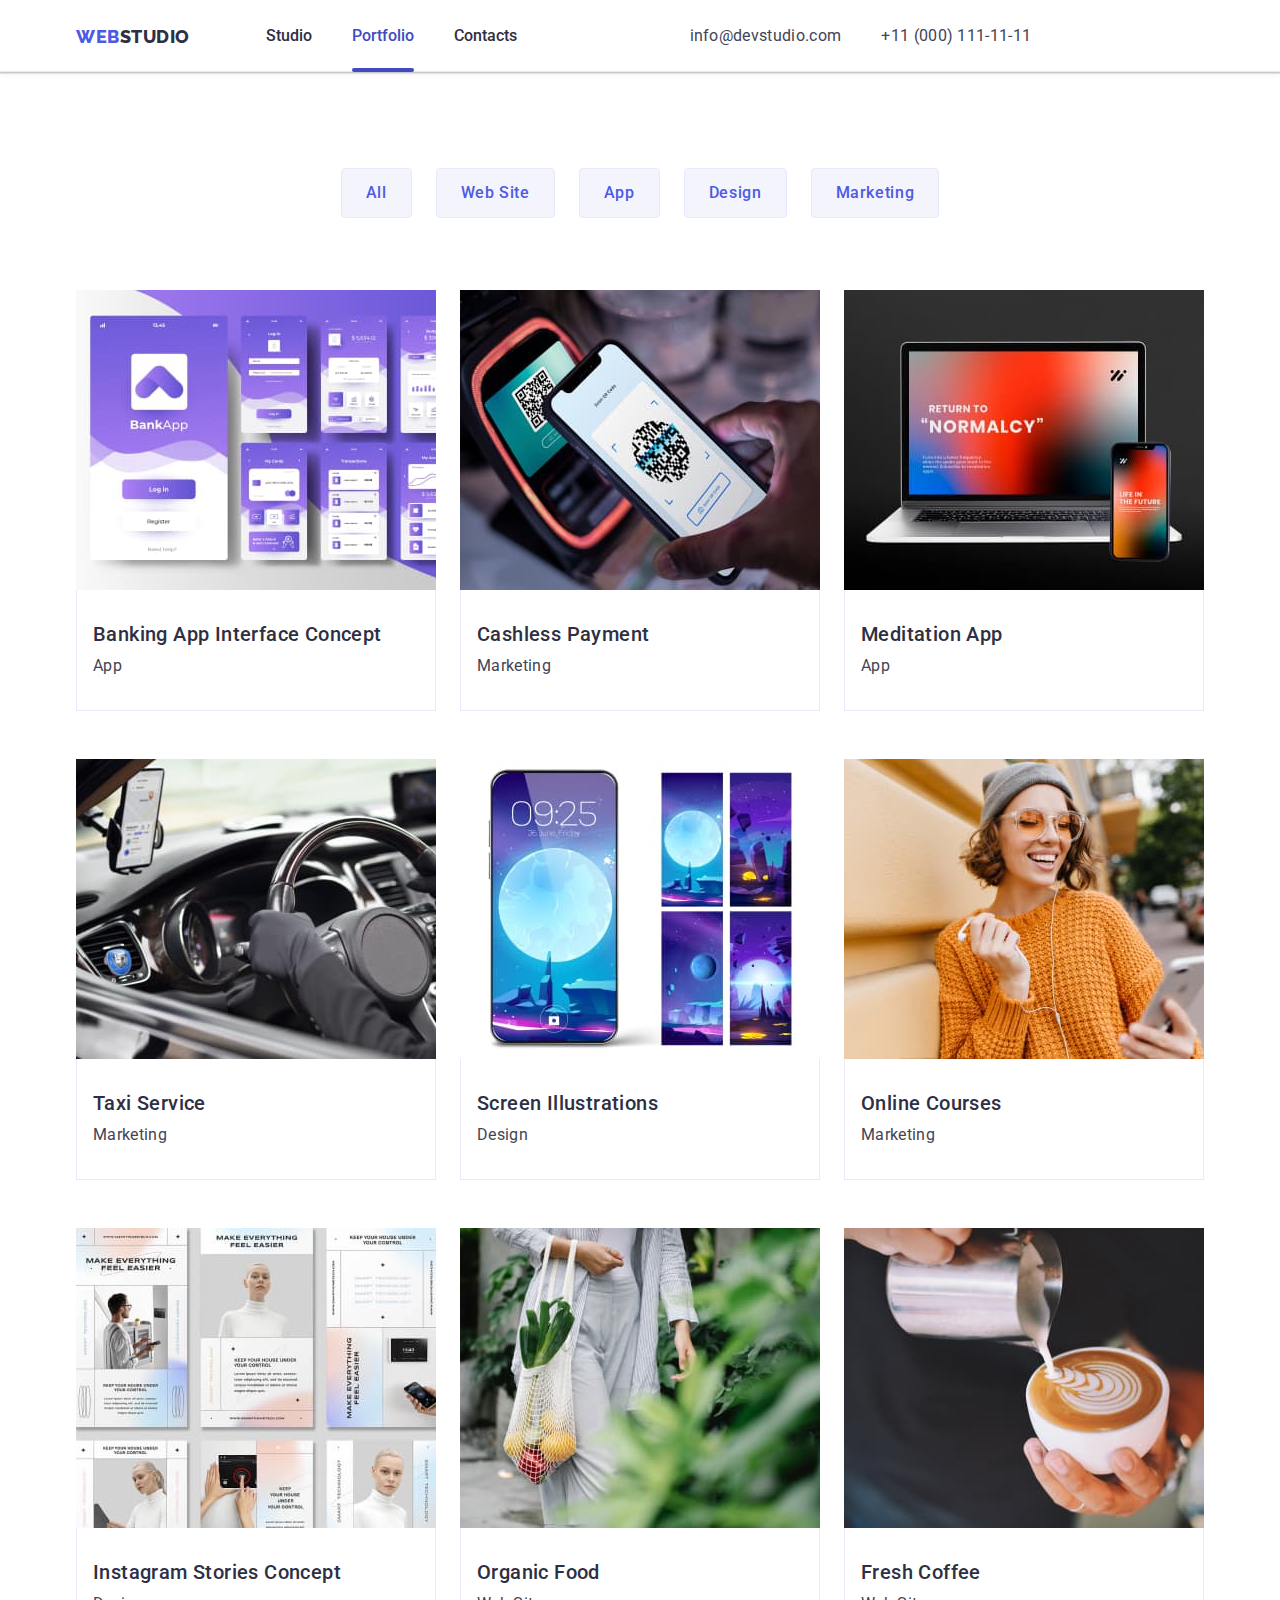
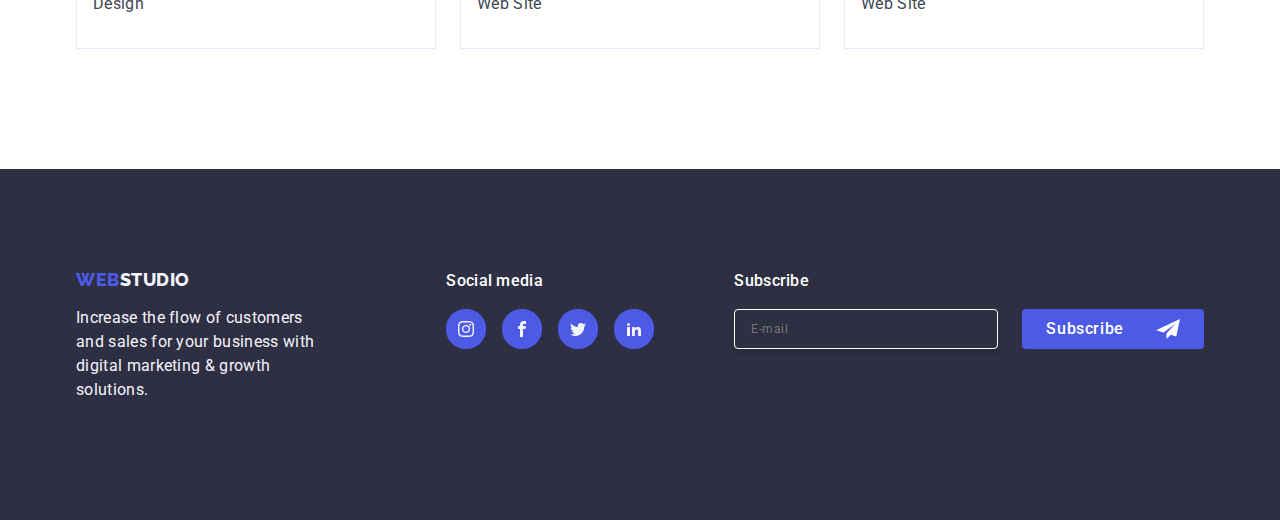
==== portfolio.html @ e543787b "Initial commit" ====
<!DOCTYPE html>
<html lang="en">
<head>
    <meta charset="UTF-8">
    <meta name="viewport" content="width=device-width, initial-scale=1.0">
    <title>Portfolio</title>
    <link rel="stylesheet" href="https://cdn.jsdelivr.net/npm/modern-normalize@2.0.0/modern-normalize.min.css">
    <link href="./css/styles.css" rel="stylesheet" />
    <link rel="preconnect" href="https://fonts.googleapis.com">
    <link rel="preconnect" href="https://fonts.gstatic.com" crossorigin>
    <link href="https://fonts.googleapis.com/css2?family=Raleway:wght@800&family=Roboto:wght@400;500;700;900&display=swap"
        rel="stylesheet">
</head>
<body>
    <header class="top-line">
        <div class="top-line-container container">
        <nav class="navigation">
            
            <a href="./index.html" class="logo link">Web<span class="studio">Studio</span></a>

            <ul class="list list-navigation">
                <li>
                    <a href="./index.html" class="link-dark">Studio</a>
                </li>

                <li>
                    <a href="./portfolio.html" class="list-portfolio link">Portfolio</a>
                </li>

                <li>
                    <a href="" class="link-dark">Contacts</a>
                </li>
            </ul>
        </nav>
        <address class="address">
            <ul class="list address-list">
                <li>
                    <a href="mailto:info@devstudio.com" class="contacts link-dark">info@devstudio.com</a>
                </li>

                <li>
                    <a href="tel:+110001111111" class="contacts link-dark">+11 (000) 111-11-11</a>
                </li>
            </ul>
        </address>
        </div>
    </header>












    <main>
        <section class="portfolio-section">
            <div class="container">
            <h1 class="visually-hidden">Portfolio</h1>
            <ul class="portfolio-menu list">
                <li><button type="button" class="portfolio-buttons">All</button></li>
                <li><button type="button" class="portfolio-buttons">Web Site</button></li>
                <li><button type="button" class="portfolio-buttons">App</button></li>
                <li><button type="button" class="portfolio-buttons">Design</button></li>
                <li><button type="button" class="portfolio-buttons">Marketing</button></li>
            </ul>
                











            <ul class="portfolio-list list">
                <li class="list-of-links">
                    <a href="" class="portfolio-project link">
                        <div class="portfolio-image">
                            <img src="./images/zdjecie1.jpg" alt="aplikacja bankowa o fioletowym designie" width="360" height="300">
                            <p class="image-paragraph">14 Stylish and User-Friendly App Design Concepts · Task Manager App · Calorie Tracker App · Exotic Fruit Ecommerce App · Cloud Storage App</p>
                        </div>
                        <div class="portfolio-links">
                            <h2 class="portfolio-headings">Banking App Interface Concept</h2>
                                <p class="portfolio-paragraphs">App</p>
                        </div>
                        
                    </a>
                </li>
                <li class="list-of-links"> 
                    <a href="" class="portfolio-project link">
                        <div class="portfolio-image">
                            <img src="./images/zdjecie2.jpg" alt="telefon z aplikacją płatniczą przyłożony do terminala" width="360" height="300">
                            <p class="image-paragraph">14 Stylish and User-Friendly App Design Concepts · Task Manager App · Calorie Tracker App · Exotic Fruit Ecommerce App · Cloud Storage App</p>
                        </div>
                        <div class="portfolio-links">
                            <h2 class="portfolio-headings">Cashless Payment</h2>
                                <p class="portfolio-paragraphs">Marketing</p>
                            
                        </div>
                        
                    </a>
                </li>
                <li class="list-of-links">
                    <a href="" class="portfolio-project link">
                        <div class="portfolio-image">
                            <img src="./images/zdjecie3.jpg" alt="macbook i iphone z otwartą aplikcją do medytacji" width="360" height="300">
                            <p class="image-paragraph">14 Stylish and User-Friendly App Design Concepts · Task Manager App · Calorie Tracker App · Exotic Fruit Ecommerce App · Cloud Storage App</p>
                        </div>
                        <div class="portfolio-links">
                            <h2 class="portfolio-headings">Meditation App</h2>
                                <p class="portfolio-paragraphs">App</p>
                        </div>
                        
                    </a>
                </li>
                <li class="list-of-links">
                    <a href="" class="portfolio-project link">
                        <div class="portfolio-image">
                            <img src="./images/zdjecie4.jpg" alt="taksówkarz używający aplikacji" width="360" height="300">
                            <p class="image-paragraph">14 Stylish and User-Friendly App Design Concepts · Task Manager App · Calorie Tracker App · Exotic Fruit Ecommerce App · Cloud Storage App</p>
                        </div>
                        <div class="portfolio-links">
                            <h2 class="portfolio-headings">Taxi Service</h2>
                                <p class="portfolio-paragraphs">Marketing</p>
                        </div>

                    </a>
                </li>
                <li class="list-of-links">
                    <a href="" class="portfolio-project link">
                        <div class="portfolio-image">
                            <img src="./images/zdjecie5.jpg" alt="telefon z tapetami" width="360" height="300">
                            <p class="image-paragraph">14 Stylish and User-Friendly App Design Concepts · Task Manager App · Calorie Tracker App · Exotic Fruit Ecommerce App · Cloud Storage App</p>
                        </div>
                        <div class="portfolio-links">
                            <h2 class="portfolio-headings">Screen Illustrations</h2>
                                <p class="portfolio-paragraphs">Design</p>
                        </div>
                        
                    </a>
                </li>
                <li class="list-of-links">
                    <a href="" class="portfolio-project link">
                        <div class="portfolio-image">
                            <img src="./images/zdjecie6.jpg" alt="uśmiechnięta kobieta ze słuchawkami" width="360" height="300">
                            <p class="image-paragraph">14 Stylish and User-Friendly App Design Concepts · Task Manager App · Calorie Tracker App · Exotic Fruit Ecommerce App · Cloud Storage App</p>
                        </div>
                        <div class="portfolio-links">
                            <h2 class="portfolio-headings">Online Courses</h2>
                                <p class="portfolio-paragraphs">Marketing</p>
                        </div>

                    </a>
                </li>
                <li class="list-of-links">
                    <a href="" class="portfolio-project link">
                        <div class="portfolio-image">
                            <img src="./images/zdjecie7.jpg" alt="zbiór instagramowych stories" width="360" height="300">
                            <p class="image-paragraph">14 Stylish and User-Friendly App Design Concepts · Task Manager App · Calorie Tracker App · Exotic Fruit Ecommerce App · Cloud Storage App</p>
                        </div>
                        <div class="portfolio-links">
                            <h2 class="portfolio-headings">Instagram Stories Concept</h2>
                                <p class="portfolio-paragraphs">Design</p>
                        </div>

                    </a>
                </li>
                <li class="list-of-links">
                    <a href="" class="portfolio-project link">
                        <div class="portfolio-image">
                            <img src="./images/zdjecie8.jpg" alt="kobieta z siatką warzyw i owoców" width="360" height="300">
                            <p class="image-paragraph">14 Stylish and User-Friendly App Design Concepts · Task Manager App · Calorie Tracker App · Exotic Fruit Ecommerce App · Cloud Storage App</p>
                        </div>
                        <div class="portfolio-links">
                            <h2 class="portfolio-headings">Organic Food</h2>
                                <p class="portfolio-paragraphs">Web Site</p>
                        </div>

                    </a>
                </li>
                <li class="list-of-links">
                    <a href="" class="portfolio-project link">
                        <div class="portfolio-image">
                            <img src="./images/zdjecie9.jpg" alt="barista przygotowujący kawę" width="360" height="300">
                            <p class="image-paragraph">14 Stylish and User-Friendly App Design Concepts · Task Manager App · Calorie Tracker App · Exotic Fruit Ecommerce App · Cloud Storage App</p>
                        </div>
                        <div class="portfolio-links">
                            <h2 class="portfolio-headings">Fresh Coffee</h2>
                                <p class="portfolio-paragraphs">Web Site</p>
                        </div>

                    </a>
                </li>
            </ul>

            </div>
        </section>
    </main>





    <footer class="footer">
        <div class="footer-container container">
            
            <div class="first-part-footer">
                <a href="./index.html" class="footer-logo logo link">Web<span class="studio">Studio</span></a>
                <p class="first-part-footer-paragraph">Increase the flow of customers and sales for your business with digital marketing & growth solutions.</p> <br/>
            </div>

            <div class="second-part-footer">
                <p class="second-part-footer-paragraph">Social media</p>
                <ul class="list footer-social-media-list">
                    <li class="footer-social-media-list-item">
                        <a class="footer-social-media" href="">
                            <svg class="social-media-icon" width="24" height="24">
                                <use href="./images/icons.svg#icon-instagram"></use>
                            </svg>
                        </a>
                    </li>
                    <li class="footer-social-media-list-item">
                        <a class="footer-social-media" href="">
                            <svg class="social-media-icon" width="24" height="24">
                                <use href="./images/icons.svg#icon-facebook"></use>
                            </svg>
                        </a>
                    </li>
                    <li class="footer-social-media-list-item">
                        <a class="footer-social-media" href="">
                            <svg class="social-media-icon" width="24" height="24">
                                <use href="./images/icons.svg#icon-twitter"></use>
                            </svg>
                        </a>
                    </li>
                    <li class="footer-social-media-list-item">
                        <a class="footer-social-media" href="">
                            <svg class="social-media-icon" width="24" height="24">
                                <use href="./images/icons.svg#icon-linkedin2"></use>
                            </svg>
                        </a>
                    </li>
                </ul>
            </div>



            <div class="form-container">
                <p class="subscribe-paragraph">Subscribe</p>
                <form class="newsletter-form">
                    <label for="newsletter" class="newsletter-label">
                        <input type="email" name="newsletter" placeholder="E-mail" id="newsletter" class="newsletter-input">
                    </label>
                    <button type="submit" class="newsletter-button">
                        Subscribe
                        <svg class="newsletter-svg" width="24" height="24">
                            <use href="./images/icons.svg#icon-fly">
                            </use>
                        </svg>
                    </button>
                </form>
            </div>
        </div>
    </footer>
</body>
</html>
---- css/styles.css ----
* {
    box-sizing: border-box;
    margin: 0;
    padding: 0;
}
:root {
    --IRIS: #4D5AE5;
    --OCEAN: #404BBF;
    --NAVY-BLUE: #2E2F42;
    --GREEN: #31D0AA;
    --SLATE: #434455;
    --LIGHT-SLATE: #8E8F99;
    --CORNFLOWER: #E7E9FC;
    --CLOUD: #F4F4FD;
    --NAVY-BLUE-MODAL: #2E2F4266;
    --GREY: #2E2F42;
    --WHITE: #FFFFFF;
    --DAIRY: #FCFCFC;
}
body {
    font-family: "Roboto", sans-serif;
    font-weight: 500;
    background-color: var(--WHITE);
    color: var(--SLATE);
}
img {
    display: block;
}
.list {
    list-style: none;
}










.top-line {
    border-bottom: 1px solid var(--CORNFLOWER);
    height: 72px;
    box-shadow: 0px 1px 6px 0px rgba(46, 47, 66, 0.08), 0px 1px 1px 0px rgba(46, 47, 66, 0.16), 0px 2px 1px 0px rgba(46, 47, 66, 0.08);
}
.top-line-container {
    display: flex;
}
.container {
    width: 1158px;
    margin: 0 auto;
    padding: 0 15px;
}
.navigation {
    display: inline-flex;
    align-items: center;
}

.list-navigation {
    display: flex;
    gap: 40px;
    margin-top: 24px;

}
.logo {
    font-family: "Raleway", sans-serif;
    font-size: 18px;
    font-weight: 800;
    line-height: 1.17;
    letter-spacing: 0.54px;
    text-decoration: none;
    color: var(--IRIS);
    text-transform: uppercase;
    margin-right: 76px;
    margin-top: 25.5px;
}
.address {
    display: flex;
    margin: 0 auto;

}
.link {
    text-decoration: none;
}
.link-dark {
    text-decoration: none;
    color: var(--NAVY-BLUE);
}
.studio {
    color: var(--NAVY-BLUE)
}






.list-navigation a {
    padding: 26px 0;
}
.list-studio {
    position: relative;
    color: var(--OCEAN);  
    transition: color 250ms cubic-bezier(0.4, 0, 0.2, 1);
} 

.list-studio::after {
    position: absolute; 
    content: '';     
    width: 100%;     
    border-radius: 2px;     
    height: 4px;     
    bottom: -1px;     
    left: 0;     
    background-color: var(--OCEAN);
}
.list .link:hover {
    color: var(--OCEAN);
}
.list .link:focus {
    color: var(--OCEAN);
}








.address-list {
    display: flex;
    gap: 40px; 
}
.contacts {
    color: var(--SLATE);
    transition: color 250ms cubic-bezier(0.4, 0, 0.2, 1);
}

.list {
    font-style: normal;
    color: var(--SLATE);
    list-style: none;
}
.address {
    font-style: normal;
    font-weight: 400;
    line-height: 1.5;
    letter-spacing: 0.32px;
    list-style: none;
    margin-top: 24px;
}










.first-section {
    max-width: 1440px;
    margin: 0 auto;
    padding-top: 188px;
    padding-bottom: 188px;
    background-image: linear-gradient( rgba(46, 47, 66, 0.70), rgba(46, 47, 66, 0.70)),  url('../images/hero-image.jpg');
    background-repeat: no-repeat;
    background-size: cover;
    background-position: center;
    align-items: center;
    justify-content: center;
    margin-bottom: 120px;
}
.first-section h1 {
    text-align: center;
    font-family: Roboto;
    font-size: 56px;
    font-style: normal;
    font-weight: 700;
    line-height: 1.07;
    letter-spacing: 1.12px;
    color: var(--WHITE);
    max-width: 496px;
    margin-left: 316px;
}


























.order-service {
    display: block;
    line-height: 1.5;
    letter-spacing: 0.04em;
    background-color: var(--IRIS);
    color: var(--WHITE);
    cursor: pointer;
    font-family: "Roboto", sans-serif;
    font-weight: 500;
    font-size: 16px;
    min-width: 169px;
    height: 56px;
    border: none;
    border-radius: 4px;
    margin-left: 480px;
    margin-top: 48px;
    transition: background-color 250ms cubic-bezier(0.4, 0, 0.2, 1);
}
.order-service:hover {
    background-color: var(--OCEAN);
}
.order-service:focus {
    background-color: var(--OCEAN);
}
.backdrop {
    position: fixed;
    left: 0;
    top: 0;
    width: 100%;
    height: 100%;
    background-color: var(--NAVY-BLUE-MODAL);
    transition: opacity 250ms cubic-bezier(0.4, 0, 0.2, 1), visibility 250ms cubic-bezier(0.4, 0, 0.2, 1);
}
.modal {
    position: absolute;
    top: 50%;
    left: 50%;
    transform: translate(-50%, -50%) scale(1);
    width: 408px;
    min-height: 584px;
    background-color: var(--DAIRY);
    box-shadow: 0px 2px 1px 0px rgba(0, 0, 0, 0.20), 0px 1px 3px 0px rgba(0, 0, 0, 0.12), 0px 1px 1px 0px rgba(0, 0, 0, 0.14);
    border-radius: 4px;
    transition: transform 250ms cubic-bezier(0.4, 0, 0.2, 1);
    padding: 72px 24px 24px 24px;
    
}
.close-btn {
    position: absolute;
    top: 8px;
    right: 8px;
    width: 30px;
    height: 30px;
    background-color: var(--CORNFLOWER);
    border: 1px solid rgba(0, 0, 0, 0.1);
    border-radius: 50%;
    cursor: pointer;
    top: 24px;
    right: 24px;
    width: 24px;
    height: 24px;
    display: flex;
    justify-content: center;
    align-items: center;
    transition: background-color 250ms cubic-bezier(0.4, 0, 0.2, 1), border 250ms cubic-bezier(0.4, 0, 0.2, 1); 
}
.close-svg {
    transition: fill 250ms cubic-bezier(0.4, 0, 0.2, 1);
}
.close-btn:hover {
    fill: var(--WHITE);
    background-color: var(--OCEAN);
    border: none;
}
.close-btn:focus {
    fill: var(--WHITE);
    background-color: var(--OCEAN);
    border: none;
}
.is-hidden {
    opacity: 0;
    visibility: hidden;
    pointer-events: none;
}
.form {
    display: block;
    margin-bottom: 8px;
    position: relative; 
}
.label {
    color: var(--LIGHT-SLATE);
    font-family: ("Roboto", sans-serif);
    font-size: 12px;
    font-style: normal;
    font-weight: 400;
    line-height: 1.17;
    letter-spacing: 0.48px;
    display: block;
    margin-bottom: 4px;
}
.modal-heading { 
    color: var(--NAVY-BLUE);
    text-align: center;
    font-family: ("Roboto", sans-serif);
    font-size: 16px;
    font-style: normal;
    font-weight: 500;
    line-height: 1.5;
    letter-spacing: 0.32px;
    margin-bottom: 16px;
}
.modal-input {
    border: none;
    background-color: transparent;
    width: 100%;
    height: 40px;
    border-radius: 4px;
    border: 1px solid var(--NAVY-BLUE-MODAL);
    padding-left: 38px;
    outline: transparent;
    transition: border-color 250ms cubic-bezier(0.4, 0, 0.2, 1); 
}
.modal-input:focus {
    border-color: var(--IRIS);
}
.modal-input:focus + .modal-svg {
    fill: var(--IRIS);
}
.input-container {
    position: relative;
}
.textarea {
    border-radius: 4px;
    border: 1px solid var(--NAVY-BLUE-modal, rgba(46, 47, 66, 0.40));
    width: 360px;
    height: 120px;
    resize: none;
    padding-left: 16px;
    padding-top: 8px;
    font-size: 12px;
    font-style: normal;
    font-weight: 400;
    line-height: 1.17;
    letter-spacing: 0.48px;
    color: var(--NAVY-BLUE-MODAL);
    background-color: transparent;
    padding: 8px 16px;
    transition: border-color 250ms cubic-bezier(0.4, 0, 0.2, 1);
    outline: transparent;
}
.textarea:focus {
    border-color: var(--IRIS);
}
.button-container {
    display: flex;
    justify-content: center;
    align-items: center;
}
.modal-button {
    border-radius: 4px;
    background: var(--IRIS);
    box-shadow: 0px 4px 4px 0px rgba(0, 0, 0, 0.15);
    color: var(--WHITE);
    text-align: center;
    font-family: ("Roboto", sans-serif);
    font-size: 16px;
    font-style: normal;
    font-weight: 500;
    line-height: 1.5;
    letter-spacing: 0.64px;
    width: 169px;
    height: 56px;
    border: none;
    margin: 24px;
}
.modal-svg {
    position: absolute;
    left: 16px;
    top: 50%;
    transform: translateY(-50%);
    transition: fill 250ms cubic-bezier(0.4, 0, 0.2, 1);
}
.privacy-policy {
    display: inline;
    font-family: ("Roboto", sans-serif);
    margin-bottom: 24px;
}
.form-text-area {
    margin-bottom: 16px;
}
.privacy-label {
    color: var(--LIGHT-SLATE);
    font-family: ("Roboto", sans-serif);
    font-size: 12px;
    font-style: normal;
    font-weight: 400;
    line-height: 1.17;
    letter-spacing: 0.48px;
    display: block;
}
.privacy-link {
    color: var(--IRIS);
    font-family: ("Roboto", sans-serif);
    font-size: 12px;
    font-style: normal;
    font-weight: 400;
    line-height: 1.16;
    letter-spacing: 0.48px;
    text-decoration: underline;
}
.box-svg {
    width: 16px;
    height: 16px;
    border: 1px solid rgba(46, 47, 66, 0.4);
    border-radius: 2px;
    transition: background-color 250ms cubic-bezier(0.4, 0, 0.2, 1), border 250ms cubic-bezier(0.4, 0, 0.2, 1), fill 250ms cubic-bezier(0.4, 0, 0.2, 1);
    display: inline-flex;
    align-items: center;
    justify-content: center;
    fill: transparent;
    margin-right: 8px;
    padding: 0;
}
.box-policy:checked + .privacy-label .box-svg {
    border: none;
    background-color: var(--OCEAN);
    fill: var(--CLOUD);
}
.box_svg {
    padding: 0;
    margin: 0;
}
.modal-button {
    display: block;
    min-width: 169px;
    height: 56px;
    font-family: "Roboto", sans-serif;
    font-size: 16px;
    font-weight: 500;
    line-height: 1.5;
    letter-spacing: 0.04em;
    color: var(--WHITE);
    cursor: pointer;
    background-color: var(--IRIS);
    border: none;
    border-radius: 4px;
    transition: background-color 250ms cubic-bezier(0.4, 0, 0.2, 1);
    margin: 24px 96px;
}

















.second-section {
    padding: 120px 0;
}
.about-us-list {
    display: flex;
    gap: 24px;
}
.about-us-list-item {
    display: flex;
    flex-wrap: wrap;
    flex-basis: calc((100% - 72px) / 4);
}
.about-us-div {
    background-color: var(--CLOUD);
    border-radius: 4px;
    width: 264px;
    height: 112px;
    display: flex;
    justify-content: center;
    align-items: center;
    margin-bottom: 8px;
}
.second-section .second-section-headings {
    font-size: 20px;
    line-height: 1.2;
    letter-spacing: 0.4px;
    font-weight: 500;
    color: var(--NAVY-BLUE);
    margin-bottom: 8px;
}
.about-us-list-item > .list-paragraph {
    color: var(--SLATE);
    font-weight: 400;
    line-height: 1.5;
    letter-spacing: 0.32px;
}
.visually-hidden {
    position: absolute;
    width: 1px;
    height: 1px;
    margin: -1px;
    border: 0;
    padding: 0;
    white-space: nowrap;
    clip-path: inset(100%);
    clip: rect(0 0 0 0);
    overflow: hidden;
}










.third-section-headings {
    font-weight: 500;
    font-size: 20px;
    line-height: 1.2;
    letter-spacing: 0.02em;
    color: var(--NAVY-BLUE);
}
.third-section {
    padding-bottom: 120px;
    padding-top: 120px;
}
.images-list {
    display: flex;
    gap: 24px;
}
.third-section-images {
    flex-basis: calc((100%-48px)/3);
}
.what-are-we-doing {
    text-align: center;
    font-size: 36px;
    line-height: 1.11;
    letter-spacing: 0.72px;
    text-transform: capitalize;
    color: var(--NAVY-BLUE);
    margin-bottom: 72px;
}









.fourth-section {
    background-color: var(--CLOUD);
    padding: 120px 0;
}
.fourth-section-list {
    display: flex;
    justify-content: center;
    align-items: center;
    gap: 24px;
}
.social-media-list {
    display: flex;
    justify-content: center;
    gap: 24px;
}
.social-media-list-item {
    width: 40px;
    height: 40px;
    border-radius: 50%;
    background-color: var(--IRIS);
    gap: 24px;
}
.fourth-section-heading {
    color: var(--NAVY-BLUE);
    font-family: Roboto;
    font-size: 36px;
    font-style: normal;
    font-weight: 700;
    line-height: 1.11;
    letter-spacing: 0.72px;
    text-transform: capitalize;
    margin-bottom: 72px;
    text-align: center;
}
.fourth-section-headings {
    color: var(--NAVY-BLUE);
    text-align: center;
    font-family: Roboto;
    font-size: 20px;
    font-style: normal;
    font-weight: 500;
    line-height: 1.2;
    letter-spacing: 0.4px;
    margin-bottom: 8px;
}
.fourth-section-paragraph {
    color: var(--SLATE);
    font-family: Roboto;
    font-size: 16px;
    font-style: normal;
    font-weight: 400;
    line-height: 1.5;
    letter-spacing: 0.32px;
    text-align: center;
    gap: 24px;
    margin-bottom: 8px;
}
.fourth-section-list-item {
    flex-basis: calc((100% - 72px) / 4);
    background: var(--WHITE);
    border-radius: 0px 0px 4px 4px;
    box-shadow: 0px 2px 1px 0px rgba(46, 47, 66, 0.08), 0px 1px 1px 0px rgba(46, 47, 66, 0.16), 0px 1px 6px 0px rgba(46, 47, 66, 0.08);
}
.social-media-link {
    width: 100%;
    height: 100%;
    background-color: #4D5AE5;
    border-radius: 50%;
    display: flex;
    align-items: center;
    justify-content: center;
    transition: background-color 250ms cubic-bezier(0.4, 0, 0.2, 1);;
}
.social-media-link:hover,
.social-media-link:focus {
    background-color: var(--OCEAN);
}
.person {
    padding: 32px 0;
}
.social-media-icon {
    width: 100%;
    height: 100%;
    fill: var(--CLOUD);
    padding: 12px;
    cursor: pointer;
}














.fifth-section {
    padding: 120px 0;
}
.fifth-section-heading {
    color: var(--NAVY-BLUE);
    text-align: center;
    font-family: Roboto;
    font-size: 36px;
    font-style: normal;
    font-weight: 700;
    line-height: 1.11;
    letter-spacing: 0.72px;
    text-transform: capitalize;
    margin-bottom: 72px;
}
.fifth-section-list {
    display: flex;
    justify-content: center;
    align-items: center;
    gap: 24px;
    height: 88px;
}
.fifth-section-list-item {
    width: calc((100% - 120px) / 6);
    width: 100%;
    height: 100%;
    display: flex;
    justify-content: center;
    align-items: center;
    cursor: pointer;

}
.fifth-section-link {
    width: 100%;
    height: 100%;
    display: flex;
    justify-content: center;
    align-items: center;
    border: 1px solid var(--LIGHT-SLATE);
    border-radius: 4px;
    color: var(--LIGHT-SLATE);
    transition: border-color 250ms cubic-bezier(0.4, 0, 0.2, 1), color 250ms cubic-bezier(0.4, 0, 0.2, 1);
}
.fifth-section-link:hover,
.fifth-section-link:focus {
    color: var(--OCEAN);
    border-color: var(--OCEAN);
}
.customer {
    fill: currentColor;
}
.fifth-section-list-item:hover,
.fifth-section-list-item:focus {
    color: var(--OCEAN);
    border-color: var(--OCEAN);
}












.footer-container {
    display: flex;
    flex-direction: row;
    align-items: baseline;
}
.footer {
    background-color: var(--NAVY-BLUE);
    color: var(--CLOUD);
    padding: 100px 0;
    
}
.first-part-footer {
    align-items: center;
    padding: 0;
    margin-right: 120px;
}
.footer-logo {
    color: var(--IRIS);
    font-family: "Raleway", sans-serif;
    font-size: 18px;
    font-style: normal;
    font-weight: 800;
    line-height: 1.17;
    letter-spacing: 0.54px;
    text-transform: uppercase;
    margin-bottom: 17.5px;
    display: inline-block;
    margin-bottom: 16px;
    margin-top: 0;
}
.first-part-footer-paragraph {
    font-weight: 400;
    line-height: 1.5;
    letter-spacing: 0.32px;
    max-width: 264px;
}
.footer .studio {
    color: var(--CLOUD);
}

.second-part-footer {
    align-items: center;
}
.second-part-footer-paragraph {
    color: var(--WHITE);
    font-family: Roboto;
    font-size: 16px;
    font-style: normal;
    font-weight: 500;
    line-height: 1.5;
    letter-spacing: 0.32px;
    margin-bottom: 16px;
}

.footer-social-media {
    width: 100%;
    height: 100%;
    display: flex;
    justify-content: center;
    align-items: center;
    border-radius: 50%;
    background-color: var(--IRIS);
    transition: background-color 250ms cubic-bezier(0.4, 0, 0.2, 1);
}
.footer-social-media:hover,
.footer-social-media:focus {
    background-color: var(--GREEN);
}
.footer-social-media-list {
    display: flex;
    justify-content: center;
    gap: 16px;
}
.footer-social-media-list-item {
    width: 40px;
    height: 40px;
    border-radius: 50%;
    background-color: var(--IRIS);
    gap: 24px;
    }
.footer-social-media-list-item:hover,
.footer-social-media-list-item:focus {
    background-color: var(--GREEN);
}
.social-media-icon {
    width: 100%;
    height: 100%;
    fill: var(--CLOUD);
    padding: 12px;
}
.subscribe-paragraph {
    color: var(--WHITE);
    font-family: Roboto;
    font-size: 16px;
    font-style: normal;
    font-weight: 500;
    line-height: 1.5;
    letter-spacing: 0.32px;
    margin-bottom: 16px;
}
.form-container {
    margin-left: 80px;
}
.newsletter-label {
    gap: 24px;
}
.newsletter-input {
    border-radius: 4px;
    border: 1px solid var(--WHITE);
    box-shadow: 0px 4px 4px 0px rgba(0, 0, 0, 0.15);
    background-color: transparent;
    color: var(--WHITE);
    font-family: Roboto;
    font-size: 12px;
    font-style: normal;
    font-weight: 400;
    line-height: 1.5;
    letter-spacing: 0.48px;
    padding-left: 16px;
    width: 264px;
    height: 40px;
    gap: 24px;

}
.newsletter-form {
    display: flex;
    gap: 24px;
}
.newsletter-button {
    display: inline-flex;
    padding: 8px 24px;
    justify-content: center;
    align-items: center;
    gap: 16px;
    border-radius: 4px;
    background: var(--IRIS);
    border: none;
    color: var(--WHITE, #FFF);
    text-align: center;
    font-family: "Roboto", sans-serif;
    font-size: 16px;
    font-style: normal;
    font-weight: 500;
    line-height: 1.5;
    letter-spacing: 0.64px;
    min-width: 165px;
    height: 40px;
    cursor: pointer; 
}
.newsletter-svg {
    margin-left: 16px;
}


















































.list-portfolio {
    position: relative;
    color: var(--OCEAN);
    transition: color 250ms cubic-bezier(0.4, 0, 0.2, 1);
}
.list-portfolio::after {
    position: absolute; 
    content: '';     
    width: 100%;     
    border-radius: 2px;     
    height: 4px;     
    bottom: -1px;     
    left: 0;     
    background-color: var(--OCEAN);
}


.portfolio-section {
    padding-top: 96px;
    padding-bottom: 120px;
}
.portfolio-menu {
    display: flex;
    justify-content: center;
    gap: 24px;
    margin-bottom: 72px;
}
.portfolio-buttons {
    font-family: "Roboto", sans-serif;
    font-size: 16px;
    font-style: normal;
    font-weight: 500;
    line-height: 1.5;
    letter-spacing: 0.64px;
    text-align: center;
    color: var(--IRIS);
    background-color: var(--CLOUD);
    cursor: pointer;
    padding: 12px 24px;
    border-radius: 4px;
    border: 1px solid var(--CORNFLOWER, #E7E9FC);
    transition: color 250ms cubic-bezier(0.4, 0, 0.2, 1), background-color 250ms cubic-bezier(0.4, 0, 0.2, 1), border-color 250ms cubic-bezier(0.4, 0, 0.2, 1), box-shadow 250ms cubic-bezier(0.4, 0, 0.2, 1);
}
.portfolio-buttons:hover {
    color: var(--WHITE);
    background-color: var(--OCEAN);
    box-shadow: 0px 2px 2px 0px rgba(0, 0, 0, 0.12), 0px 2px 1px 0px rgba(0, 0, 0, 0.08), 0px 3px 1px 0px rgba(0, 0, 0, 0.10);
    border: 1px solid transparent
}
.portfolio-buttons:focus {
    color: var(--WHITE);
    background-color: var(--OCEAN);
    box-shadow: 0px 2px 2px 0px rgba(0, 0, 0, 0.12), 0px 2px 1px 0px rgba(0, 0, 0, 0.08), 0px 3px 1px 0px rgba(0, 0, 0, 0.10);
    border: 1px solid transparent
}


.portfolio-list {
    display: flex;
    gap: 24px;
    row-gap: 48px;
    flex-wrap: wrap;
    column-gap: 24px;
}
.portfolio-project {
    display: block;
    transition: box-shadow 250ms cubic-bezier(0.4, 0, 0.2, 1);
}
.portfolio-project:focus .image-paragraph{
    box-shadow: 0px 1px 6px rgba(46, 47, 66, 0.08), 0px 1px 1px rgba(46, 47, 66, 0.16), 0px 2px 1px rgba(46, 47, 66, 0.08);
    transform: translateY(0);

}
.portfolio-project:hover .image-paragraph {
    box-shadow: 0px 1px 6px rgba(46, 47, 66, 0.08), 0px 1px 1px rgba(46, 47, 66, 0.16), 0px 2px 1px rgba(46, 47, 66, 0.08);
    transform: translateY(0);
    
}
.portfolio-links {
    padding: 32px 16px;
    border: 1px solid var(--CORNFLOWER);
    border-top: none
}
.list-of-links {
    flex-basis: calc((100% - 48px) / 3);
}
.list-of-links:focus,
.list-of-links:hover {
    box-shadow: 0px 2px 1px 0px rgba(46, 47, 66, 0.08), 0px 1px 1px 0px rgba(46, 47, 66, 0.16), 0px 1px 6px 0px rgba(46, 47, 66, 0.08);
}
.portfolio-headings {
    color: var(--NAVY-BLUE);
    font-size: 20px;
    font-style: normal;
    font-weight: 500;
    line-height: 1.2;
    letter-spacing: 0.4px;
    margin-bottom: 8px;
}
.portfolio-paragraphs {
    font-family: Roboto;
    font-size: 16px;
    font-style: normal;
    font-weight: 400;
    line-height: 1.5;
    letter-spacing: 0.32px;
    color: var(--SLATE);
}
.portfolio-image {
    position: relative;
    overflow: hidden;
}
.image-paragraph {
    position: absolute;
    color: var(--CLOUD);
    font-family: Roboto;
    font-size: 16px;
    font-style: normal;
    font-weight: 400;
    line-height: 1.5;
    letter-spacing: 0.32px;
    padding: 40px 32px;
    top: 0;
    background-color: var(--IRIS);
    height: 100%;
    width: 100%;
    transform: translateY(100%);
    transition: transform 250ms cubic-bezier(0.4, 0, 0.2, 1);
}
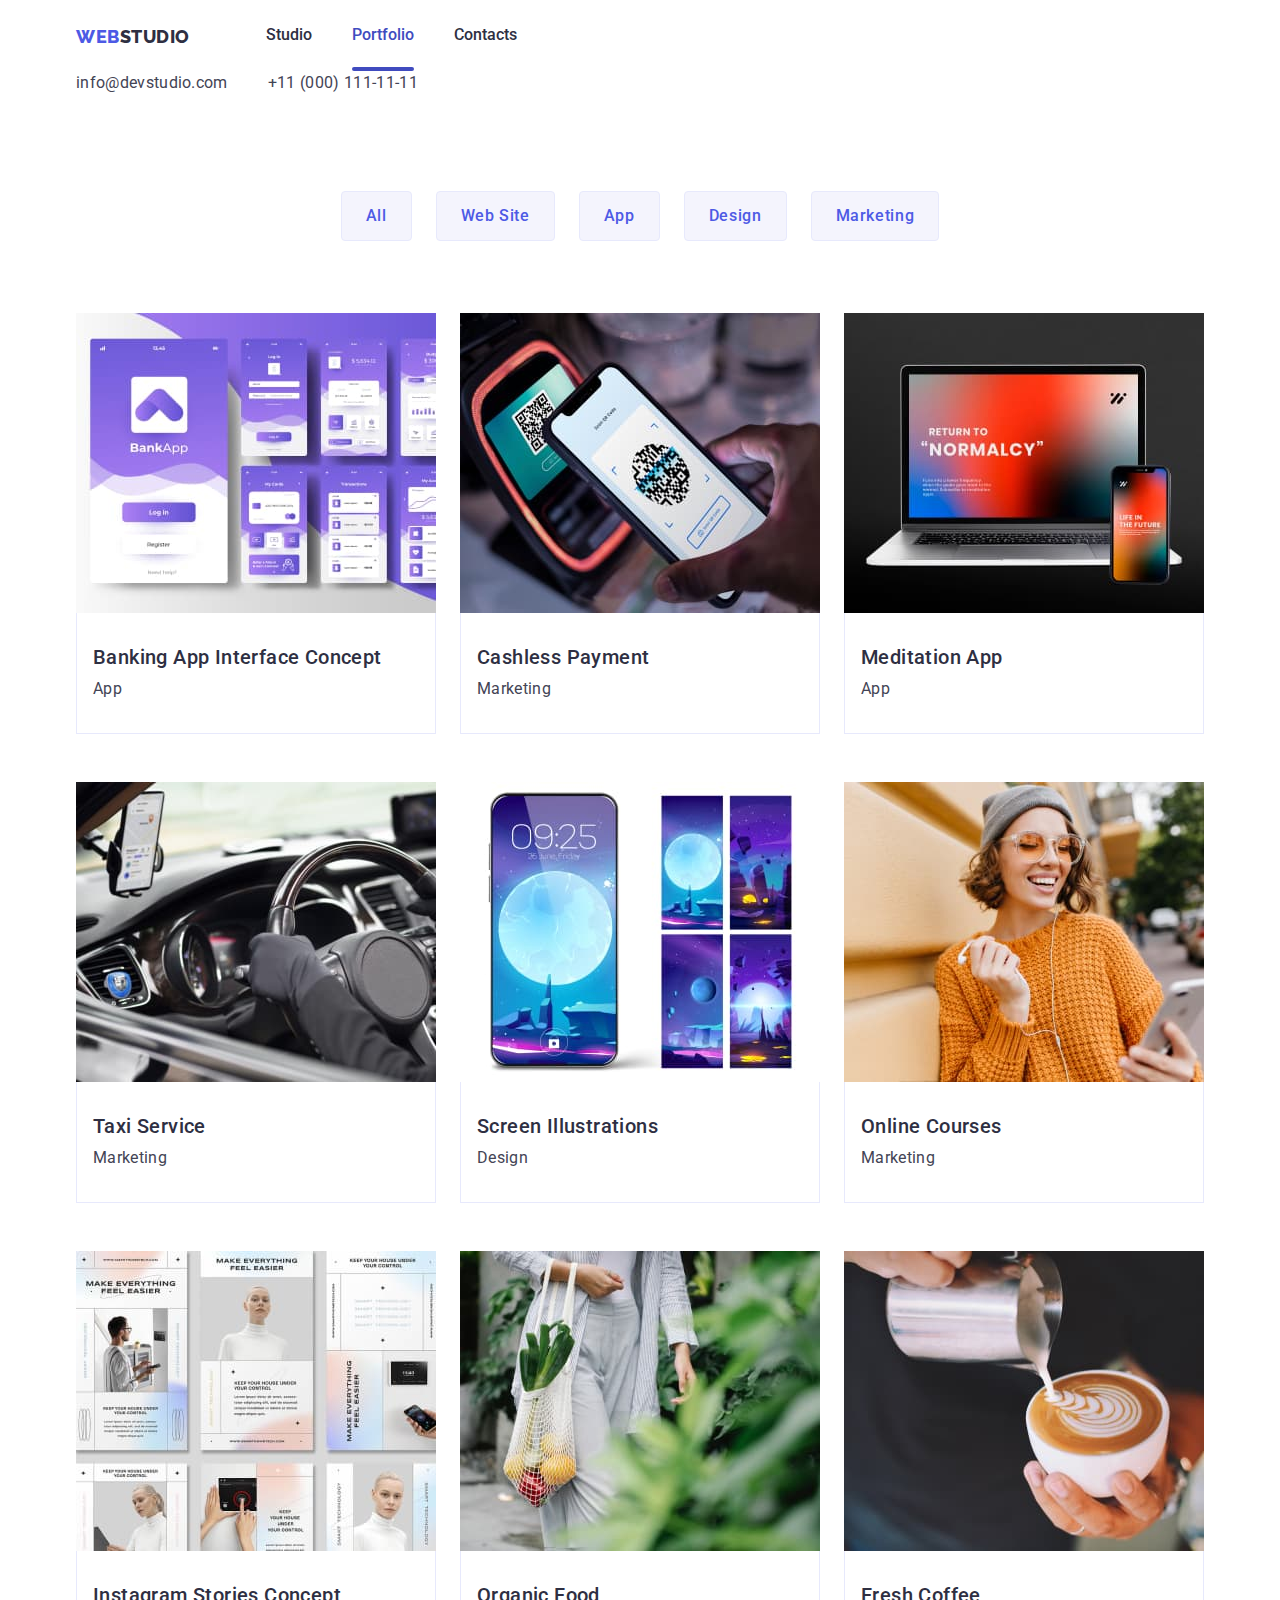
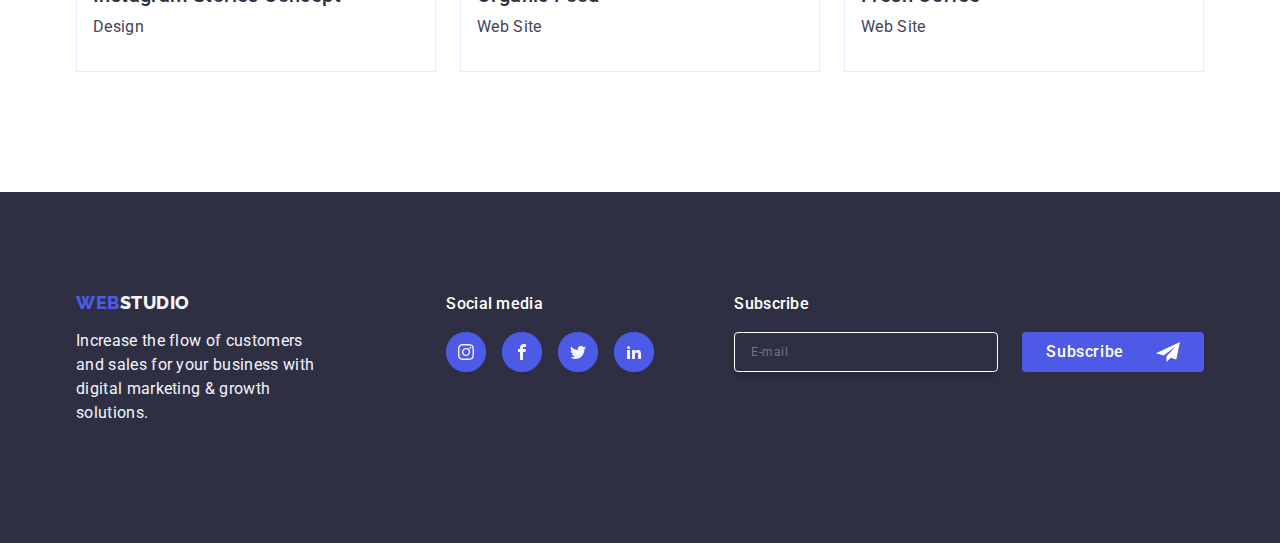
==== commit dfbc3e1f: "new" ====
--- a/portfolio.html
+++ b/portfolio.html
@@ -69,17 +69,6 @@
                 <li><button type="button" class="portfolio-buttons">Marketing</button></li>
             </ul>
                 
-
-
-
-
-
-
-
-
-
-
-
             <ul class="portfolio-list list">
                 <li class="list-of-links">
                     <a href="" class="portfolio-project link">
--- a/css/styles.css
+++ b/css/styles.css
@@ -3,6 +3,7 @@
     margin: 0;
     padding: 0;
 }
+
 :root {
     --IRIS: #4D5AE5;
     --OCEAN: #404BBF;
@@ -17,52 +18,64 @@
     --WHITE: #FFFFFF;
     --DAIRY: #FCFCFC;
 }
+
 body {
     font-family: "Roboto", sans-serif;
     font-weight: 500;
     background-color: var(--WHITE);
     color: var(--SLATE);
 }
-img {
-    display: block;
-}
-.list {
-    list-style: none;
-}
-
-
-
-
-
-
-
-
-
-
-.top-line {
-    border-bottom: 1px solid var(--CORNFLOWER);
-    height: 72px;
-    box-shadow: 0px 1px 6px 0px rgba(46, 47, 66, 0.08), 0px 1px 1px 0px rgba(46, 47, 66, 0.16), 0px 2px 1px 0px rgba(46, 47, 66, 0.08);
-}
-.top-line-container {
-    display: flex;
-}
+
 .container {
     width: 1158px;
     margin: 0 auto;
     padding: 0 15px;
 }
-.navigation {
-    display: inline-flex;
-    align-items: center;
-}
-
-.list-navigation {
-    display: flex;
-    gap: 40px;
-    margin-top: 24px;
-
-}
+
+img {
+    display: block;
+}
+
+.list {
+    font-style: normal;
+    color: var(--SLATE);
+    list-style: none;
+}
+
+.link {
+    text-decoration: none;
+}
+
+.link-dark {
+    text-decoration: none;
+    color: var(--NAVY-BLUE);
+}
+
+.visually-hidden {
+    position: absolute;
+    width: 1px;
+    height: 1px;
+    margin: -1px;
+    border: 0;
+    padding: 0;
+    white-space: nowrap;
+    clip-path: inset(100%);
+    clip: rect(0 0 0 0);
+    overflow: hidden;
+}
+
+/*==============================STUDIO===============================*/
+/*----------------------HEADER-----------------------*/
+.header {
+    border-bottom: 1px solid var(--CORNFLOWER);
+    height: 72px;
+    box-shadow: 0px 1px 6px 0px rgba(46, 47, 66, 0.08), 0px 1px 1px 0px rgba(46, 47, 66, 0.16), 0px 2px 1px 0px rgba(46, 47, 66, 0.08);
+}
+
+.header-container {
+    display: flex;
+}
+
 .logo {
     font-family: "Raleway", sans-serif;
     font-size: 18px;
@@ -75,26 +88,21 @@
     margin-right: 76px;
     margin-top: 25.5px;
 }
-.address {
-    display: flex;
-    margin: 0 auto;
-
-}
-.link {
-    text-decoration: none;
-}
-.link-dark {
-    text-decoration: none;
-    color: var(--NAVY-BLUE);
-}
+
 .studio {
     color: var(--NAVY-BLUE)
 }
 
-
-
-
-
+.navigation {
+    display: inline-flex;
+    align-items: center;
+}
+
+.list-navigation {
+    display: flex;
+    gap: 40px;
+    margin-top: 24px;
+}
 
 .list-navigation a {
     padding: 26px 0;
@@ -115,52 +123,37 @@
     left: 0;     
     background-color: var(--OCEAN);
 }
+
 .list .link:hover {
     color: var(--OCEAN);
 }
+
 .list .link:focus {
     color: var(--OCEAN);
 }
 
-
-
-
-
-
-
+.address {
+    display: flex;
+    margin: 0 auto;
+    font-style: normal;
+    font-weight: 400;
+    line-height: 1.5;
+    letter-spacing: 0.32px;
+    list-style: none;
+    margin-top: 24px;
+}
 
 .address-list {
     display: flex;
     gap: 40px; 
 }
+
 .contacts {
     color: var(--SLATE);
     transition: color 250ms cubic-bezier(0.4, 0, 0.2, 1);
 }
 
-.list {
-    font-style: normal;
-    color: var(--SLATE);
-    list-style: none;
-}
-.address {
-    font-style: normal;
-    font-weight: 400;
-    line-height: 1.5;
-    letter-spacing: 0.32px;
-    list-style: none;
-    margin-top: 24px;
-}
-
-
-
-
-
-
-
-
-
-
+/*--------------------FIRST-SECTION--------------------*/
 .first-section {
     max-width: 1440px;
     margin: 0 auto;
@@ -187,31 +180,6 @@
     margin-left: 316px;
 }
 
-
-
-
-
-
-
-
-
-
-
-
-
-
-
-
-
-
-
-
-
-
-
-
-
-
 .order-service {
     display: block;
     line-height: 1.5;
@@ -230,12 +198,17 @@
     margin-top: 48px;
     transition: background-color 250ms cubic-bezier(0.4, 0, 0.2, 1);
 }
+
 .order-service:hover {
     background-color: var(--OCEAN);
 }
+
 .order-service:focus {
     background-color: var(--OCEAN);
 }
+
+/*------MODAL------*/
+/* przyciemnione tło */
 .backdrop {
     position: fixed;
     left: 0;
@@ -245,6 +218,8 @@
     background-color: var(--NAVY-BLUE-MODAL);
     transition: opacity 250ms cubic-bezier(0.4, 0, 0.2, 1), visibility 250ms cubic-bezier(0.4, 0, 0.2, 1);
 }
+
+/* modal */
 .modal {
     position: absolute;
     top: 50%;
@@ -257,8 +232,9 @@
     border-radius: 4px;
     transition: transform 250ms cubic-bezier(0.4, 0, 0.2, 1);
     padding: 72px 24px 24px 24px;
-    
-}
+}
+
+/* przycisk zamykania */
 .close-btn {
     position: absolute;
     top: 8px;
@@ -278,29 +254,37 @@
     align-items: center;
     transition: background-color 250ms cubic-bezier(0.4, 0, 0.2, 1), border 250ms cubic-bezier(0.4, 0, 0.2, 1); 
 }
+
 .close-svg {
     transition: fill 250ms cubic-bezier(0.4, 0, 0.2, 1);
 }
+
 .close-btn:hover {
     fill: var(--WHITE);
     background-color: var(--OCEAN);
     border: none;
 }
+
 .close-btn:focus {
     fill: var(--WHITE);
     background-color: var(--OCEAN);
     border: none;
 }
+
+/* ukrycie modala na stonie przed kliknięciem przycisku */
 .is-hidden {
     opacity: 0;
     visibility: hidden;
     pointer-events: none;
 }
+
+/*---FORMULARZ---*/
 .form {
     display: block;
     margin-bottom: 8px;
     position: relative; 
 }
+
 .label {
     color: var(--LIGHT-SLATE);
     font-family: ("Roboto", sans-serif);
@@ -312,6 +296,7 @@
     display: block;
     margin-bottom: 4px;
 }
+
 .modal-heading { 
     color: var(--NAVY-BLUE);
     text-align: center;
@@ -323,6 +308,7 @@
     letter-spacing: 0.32px;
     margin-bottom: 16px;
 }
+
 .modal-input {
     border: none;
     background-color: transparent;
@@ -334,15 +320,19 @@
     outline: transparent;
     transition: border-color 250ms cubic-bezier(0.4, 0, 0.2, 1); 
 }
+
 .modal-input:focus {
     border-color: var(--IRIS);
 }
+
 .modal-input:focus + .modal-svg {
     fill: var(--IRIS);
 }
+
 .input-container {
     position: relative;
 }
+
 .textarea {
     border-radius: 4px;
     border: 1px solid var(--NAVY-BLUE-modal, rgba(46, 47, 66, 0.40));
@@ -362,14 +352,17 @@
     transition: border-color 250ms cubic-bezier(0.4, 0, 0.2, 1);
     outline: transparent;
 }
+
 .textarea:focus {
     border-color: var(--IRIS);
 }
+
 .button-container {
     display: flex;
     justify-content: center;
     align-items: center;
 }
+
 .modal-button {
     border-radius: 4px;
     background: var(--IRIS);
@@ -387,6 +380,7 @@
     border: none;
     margin: 24px;
 }
+
 .modal-svg {
     position: absolute;
     left: 16px;
@@ -394,14 +388,17 @@
     transform: translateY(-50%);
     transition: fill 250ms cubic-bezier(0.4, 0, 0.2, 1);
 }
+
 .privacy-policy {
     display: inline;
     font-family: ("Roboto", sans-serif);
     margin-bottom: 24px;
 }
+
 .form-text-area {
     margin-bottom: 16px;
 }
+
 .privacy-label {
     color: var(--LIGHT-SLATE);
     font-family: ("Roboto", sans-serif);
@@ -412,6 +409,7 @@
     letter-spacing: 0.48px;
     display: block;
 }
+
 .privacy-link {
     color: var(--IRIS);
     font-family: ("Roboto", sans-serif);
@@ -422,6 +420,7 @@
     letter-spacing: 0.48px;
     text-decoration: underline;
 }
+
 .box-svg {
     width: 16px;
     height: 16px;
@@ -435,15 +434,18 @@
     margin-right: 8px;
     padding: 0;
 }
+
 .box-policy:checked + .privacy-label .box-svg {
     border: none;
     background-color: var(--OCEAN);
     fill: var(--CLOUD);
 }
+
 .box_svg {
     padding: 0;
     margin: 0;
 }
+
 .modal-button {
     display: block;
     min-width: 169px;
@@ -462,34 +464,16 @@
     margin: 24px 96px;
 }
 
-
-
-
-
-
-
-
-
-
-
-
-
-
-
-
-
+/*---------------SECOND-SECTION---------------*/
 .second-section {
     padding: 120px 0;
 }
+
 .about-us-list {
     display: flex;
     gap: 24px;
 }
-.about-us-list-item {
-    display: flex;
-    flex-wrap: wrap;
-    flex-basis: calc((100% - 72px) / 4);
-}
+
 .about-us-div {
     background-color: var(--CLOUD);
     border-radius: 4px;
@@ -500,6 +484,13 @@
     align-items: center;
     margin-bottom: 8px;
 }
+
+.about-us-list-item {
+    display: flex;
+    flex-wrap: wrap;
+    flex-basis: calc((100% - 72px) / 4);
+}
+
 .second-section .second-section-headings {
     font-size: 20px;
     line-height: 1.2;
@@ -508,52 +499,20 @@
     color: var(--NAVY-BLUE);
     margin-bottom: 8px;
 }
+
 .about-us-list-item > .list-paragraph {
     color: var(--SLATE);
     font-weight: 400;
     line-height: 1.5;
     letter-spacing: 0.32px;
 }
-.visually-hidden {
-    position: absolute;
-    width: 1px;
-    height: 1px;
-    margin: -1px;
-    border: 0;
-    padding: 0;
-    white-space: nowrap;
-    clip-path: inset(100%);
-    clip: rect(0 0 0 0);
-    overflow: hidden;
-}
-
-
-
-
-
-
-
-
-
-
-.third-section-headings {
-    font-weight: 500;
-    font-size: 20px;
-    line-height: 1.2;
-    letter-spacing: 0.02em;
-    color: var(--NAVY-BLUE);
-}
+
+/*---------THIRD-SECTION----------*/
 .third-section {
     padding-bottom: 120px;
     padding-top: 120px;
 }
-.images-list {
-    display: flex;
-    gap: 24px;
-}
-.third-section-images {
-    flex-basis: calc((100%-48px)/3);
-}
+
 .what-are-we-doing {
     text-align: center;
     font-size: 36px;
@@ -564,36 +523,21 @@
     margin-bottom: 72px;
 }
 
-
-
-
-
-
-
-
-
+.images-list {
+    display: flex;
+    gap: 24px;
+}
+
+.third-section-images {
+    flex-basis: calc((100%-48px)/3);
+}
+
+/*--------FOURTH-SECTION----------*/
 .fourth-section {
     background-color: var(--CLOUD);
     padding: 120px 0;
 }
-.fourth-section-list {
-    display: flex;
-    justify-content: center;
-    align-items: center;
-    gap: 24px;
-}
-.social-media-list {
-    display: flex;
-    justify-content: center;
-    gap: 24px;
-}
-.social-media-list-item {
-    width: 40px;
-    height: 40px;
-    border-radius: 50%;
-    background-color: var(--IRIS);
-    gap: 24px;
-}
+
 .fourth-section-heading {
     color: var(--NAVY-BLUE);
     font-family: Roboto;
@@ -606,6 +550,25 @@
     margin-bottom: 72px;
     text-align: center;
 }
+
+.fourth-section-list {
+    display: flex;
+    justify-content: center;
+    align-items: center;
+    gap: 24px;
+}
+
+.fourth-section-list-item {
+    flex-basis: calc((100% - 72px) / 4);
+    background: var(--WHITE);
+    border-radius: 0px 0px 4px 4px;
+    box-shadow: 0px 2px 1px 0px rgba(46, 47, 66, 0.08), 0px 1px 1px 0px rgba(46, 47, 66, 0.16), 0px 1px 6px 0px rgba(46, 47, 66, 0.08);
+}
+
+.person {
+    padding: 32px 0;
+}
+
 .fourth-section-headings {
     color: var(--NAVY-BLUE);
     text-align: center;
@@ -617,6 +580,7 @@
     letter-spacing: 0.4px;
     margin-bottom: 8px;
 }
+
 .fourth-section-paragraph {
     color: var(--SLATE);
     font-family: Roboto;
@@ -629,12 +593,21 @@
     gap: 24px;
     margin-bottom: 8px;
 }
-.fourth-section-list-item {
-    flex-basis: calc((100% - 72px) / 4);
-    background: var(--WHITE);
-    border-radius: 0px 0px 4px 4px;
-    box-shadow: 0px 2px 1px 0px rgba(46, 47, 66, 0.08), 0px 1px 1px 0px rgba(46, 47, 66, 0.16), 0px 1px 6px 0px rgba(46, 47, 66, 0.08);
-}
+
+.social-media-list {
+    display: flex;
+    justify-content: center;
+    gap: 24px;
+}
+
+.social-media-list-item {
+    width: 40px;
+    height: 40px;
+    border-radius: 50%;
+    background-color: var(--IRIS);
+    gap: 24px;
+}
+
 .social-media-link {
     width: 100%;
     height: 100%;
@@ -649,9 +622,7 @@
 .social-media-link:focus {
     background-color: var(--OCEAN);
 }
-.person {
-    padding: 32px 0;
-}
+
 .social-media-icon {
     width: 100%;
     height: 100%;
@@ -660,22 +631,11 @@
     cursor: pointer;
 }
 
-
-
-
-
-
-
-
-
-
-
-
-
-
+/*----------FIFTH-SECTION-----------*/
 .fifth-section {
     padding: 120px 0;
 }
+
 .fifth-section-heading {
     color: var(--NAVY-BLUE);
     text-align: center;
@@ -688,6 +648,7 @@
     text-transform: capitalize;
     margin-bottom: 72px;
 }
+
 .fifth-section-list {
     display: flex;
     justify-content: center;
@@ -695,6 +656,7 @@
     gap: 24px;
     height: 88px;
 }
+
 .fifth-section-list-item {
     width: calc((100% - 120px) / 6);
     width: 100%;
@@ -703,8 +665,14 @@
     justify-content: center;
     align-items: center;
     cursor: pointer;
-
-}
+}
+
+.fifth-section-list-item:hover,
+.fifth-section-list-item:focus {
+    color: var(--OCEAN);
+    border-color: var(--OCEAN);
+}
+
 .fifth-section-link {
     width: 100%;
     height: 100%;
@@ -716,47 +684,36 @@
     color: var(--LIGHT-SLATE);
     transition: border-color 250ms cubic-bezier(0.4, 0, 0.2, 1), color 250ms cubic-bezier(0.4, 0, 0.2, 1);
 }
+
 .fifth-section-link:hover,
 .fifth-section-link:focus {
     color: var(--OCEAN);
     border-color: var(--OCEAN);
 }
+
 .customer {
     fill: currentColor;
 }
-.fifth-section-list-item:hover,
-.fifth-section-list-item:focus {
-    color: var(--OCEAN);
-    border-color: var(--OCEAN);
-}
-
-
-
-
-
-
-
-
-
-
-
-
-.footer-container {
-    display: flex;
-    flex-direction: row;
-    align-items: baseline;
-}
+
+/*--------FOOTER---------*/
 .footer {
     background-color: var(--NAVY-BLUE);
     color: var(--CLOUD);
     padding: 100px 0;
-    
-}
+}
+
+.footer-container {
+    display: flex;
+    flex-direction: row;
+    align-items: baseline;
+}
+
 .first-part-footer {
     align-items: center;
     padding: 0;
     margin-right: 120px;
 }
+
 .footer-logo {
     color: var(--IRIS);
     font-family: "Raleway", sans-serif;
@@ -771,14 +728,16 @@
     margin-bottom: 16px;
     margin-top: 0;
 }
+
+.footer .studio {
+    color: var(--CLOUD);
+}
+
 .first-part-footer-paragraph {
     font-weight: 400;
     line-height: 1.5;
     letter-spacing: 0.32px;
     max-width: 264px;
-}
-.footer .studio {
-    color: var(--CLOUD);
 }
 
 .second-part-footer {
@@ -795,42 +754,53 @@
     margin-bottom: 16px;
 }
 
-.footer-social-media {
-    width: 100%;
-    height: 100%;
-    display: flex;
-    justify-content: center;
-    align-items: center;
-    border-radius: 50%;
-    background-color: var(--IRIS);
-    transition: background-color 250ms cubic-bezier(0.4, 0, 0.2, 1);
-}
-.footer-social-media:hover,
-.footer-social-media:focus {
-    background-color: var(--GREEN);
-}
 .footer-social-media-list {
     display: flex;
     justify-content: center;
     gap: 16px;
 }
+
 .footer-social-media-list-item {
     width: 40px;
     height: 40px;
     border-radius: 50%;
     background-color: var(--IRIS);
     gap: 24px;
-    }
+}
+
 .footer-social-media-list-item:hover,
 .footer-social-media-list-item:focus {
     background-color: var(--GREEN);
 }
+
+.footer-social-media {
+    width: 100%;
+    height: 100%;
+    display: flex;
+    justify-content: center;
+    align-items: center;
+    border-radius: 50%;
+    background-color: var(--IRIS);
+    transition: background-color 250ms cubic-bezier(0.4, 0, 0.2, 1);
+}
+
+.footer-social-media:hover,
+.footer-social-media:focus {
+    background-color: var(--GREEN);
+}
+
 .social-media-icon {
     width: 100%;
     height: 100%;
     fill: var(--CLOUD);
     padding: 12px;
 }
+
+/*------FORM------*/
+.form-container {
+    margin-left: 80px;
+}
+
 .subscribe-paragraph {
     color: var(--WHITE);
     font-family: Roboto;
@@ -841,12 +811,16 @@
     letter-spacing: 0.32px;
     margin-bottom: 16px;
 }
-.form-container {
-    margin-left: 80px;
-}
+
+.newsletter-form {
+    display: flex;
+    gap: 24px;
+}
+
 .newsletter-label {
     gap: 24px;
 }
+
 .newsletter-input {
     border-radius: 4px;
     border: 1px solid var(--WHITE);
@@ -863,12 +837,8 @@
     width: 264px;
     height: 40px;
     gap: 24px;
-
-}
-.newsletter-form {
-    display: flex;
-    gap: 24px;
-}
+}
+
 .newsletter-button {
     display: inline-flex;
     padding: 8px 24px;
@@ -890,64 +860,19 @@
     height: 40px;
     cursor: pointer; 
 }
+
 .newsletter-svg {
     margin-left: 16px;
 }
 
-
-
-
-
-
-
-
-
-
-
-
-
-
-
-
-
-
-
-
-
-
-
-
-
-
-
-
-
-
-
-
-
-
-
-
-
-
-
-
-
-
-
-
-
-
-
-
-
-
+/*============================PORTFOLIO=========================*/
+/*----HEEADING------*/
 .list-portfolio {
     position: relative;
     color: var(--OCEAN);
     transition: color 250ms cubic-bezier(0.4, 0, 0.2, 1);
 }
+
 .list-portfolio::after {
     position: absolute; 
     content: '';     
@@ -959,17 +884,19 @@
     background-color: var(--OCEAN);
 }
 
-
+/*----PORTFOLIO-SECTION------*/
 .portfolio-section {
     padding-top: 96px;
     padding-bottom: 120px;
 }
+
 .portfolio-menu {
     display: flex;
     justify-content: center;
     gap: 24px;
     margin-bottom: 72px;
 }
+
 .portfolio-buttons {
     font-family: "Roboto", sans-serif;
     font-size: 16px;
@@ -986,12 +913,14 @@
     border: 1px solid var(--CORNFLOWER, #E7E9FC);
     transition: color 250ms cubic-bezier(0.4, 0, 0.2, 1), background-color 250ms cubic-bezier(0.4, 0, 0.2, 1), border-color 250ms cubic-bezier(0.4, 0, 0.2, 1), box-shadow 250ms cubic-bezier(0.4, 0, 0.2, 1);
 }
+
 .portfolio-buttons:hover {
     color: var(--WHITE);
     background-color: var(--OCEAN);
     box-shadow: 0px 2px 2px 0px rgba(0, 0, 0, 0.12), 0px 2px 1px 0px rgba(0, 0, 0, 0.08), 0px 3px 1px 0px rgba(0, 0, 0, 0.10);
     border: 1px solid transparent
 }
+
 .portfolio-buttons:focus {
     color: var(--WHITE);
     background-color: var(--OCEAN);
@@ -999,7 +928,6 @@
     border: 1px solid transparent
 }
 
-
 .portfolio-list {
     display: flex;
     gap: 24px;
@@ -1007,54 +935,36 @@
     flex-wrap: wrap;
     column-gap: 24px;
 }
+
+.list-of-links {
+    flex-basis: calc((100% - 48px) / 3);
+}
+
+.list-of-links:focus,
+.list-of-links:hover {
+    box-shadow: 0px 2px 1px 0px rgba(46, 47, 66, 0.08), 0px 1px 1px 0px rgba(46, 47, 66, 0.16), 0px 1px 6px 0px rgba(46, 47, 66, 0.08);
+}
+
 .portfolio-project {
     display: block;
     transition: box-shadow 250ms cubic-bezier(0.4, 0, 0.2, 1);
 }
+
 .portfolio-project:focus .image-paragraph{
     box-shadow: 0px 1px 6px rgba(46, 47, 66, 0.08), 0px 1px 1px rgba(46, 47, 66, 0.16), 0px 2px 1px rgba(46, 47, 66, 0.08);
     transform: translateY(0);
-
-}
+}
+
 .portfolio-project:hover .image-paragraph {
     box-shadow: 0px 1px 6px rgba(46, 47, 66, 0.08), 0px 1px 1px rgba(46, 47, 66, 0.16), 0px 2px 1px rgba(46, 47, 66, 0.08);
     transform: translateY(0);
-    
-}
-.portfolio-links {
-    padding: 32px 16px;
-    border: 1px solid var(--CORNFLOWER);
-    border-top: none
-}
-.list-of-links {
-    flex-basis: calc((100% - 48px) / 3);
-}
-.list-of-links:focus,
-.list-of-links:hover {
-    box-shadow: 0px 2px 1px 0px rgba(46, 47, 66, 0.08), 0px 1px 1px 0px rgba(46, 47, 66, 0.16), 0px 1px 6px 0px rgba(46, 47, 66, 0.08);
-}
-.portfolio-headings {
-    color: var(--NAVY-BLUE);
-    font-size: 20px;
-    font-style: normal;
-    font-weight: 500;
-    line-height: 1.2;
-    letter-spacing: 0.4px;
-    margin-bottom: 8px;
-}
-.portfolio-paragraphs {
-    font-family: Roboto;
-    font-size: 16px;
-    font-style: normal;
-    font-weight: 400;
-    line-height: 1.5;
-    letter-spacing: 0.32px;
-    color: var(--SLATE);
-}
+}
+
 .portfolio-image {
     position: relative;
     overflow: hidden;
 }
+
 .image-paragraph {
     position: absolute;
     color: var(--CLOUD);
@@ -1073,3 +983,41 @@
     transition: transform 250ms cubic-bezier(0.4, 0, 0.2, 1);
 }
 
+
+
+
+
+
+
+
+
+
+
+
+.portfolio-links {
+    padding: 32px 16px;
+    border: 1px solid var(--CORNFLOWER);
+    border-top: none
+}
+
+.portfolio-headings {
+    color: var(--NAVY-BLUE);
+    font-size: 20px;
+    font-style: normal;
+    font-weight: 500;
+    line-height: 1.2;
+    letter-spacing: 0.4px;
+    margin-bottom: 8px;
+}
+.portfolio-paragraphs {
+    font-family: Roboto;
+    font-size: 16px;
+    font-style: normal;
+    font-weight: 400;
+    line-height: 1.5;
+    letter-spacing: 0.32px;
+    color: var(--SLATE);
+}
+
+
+
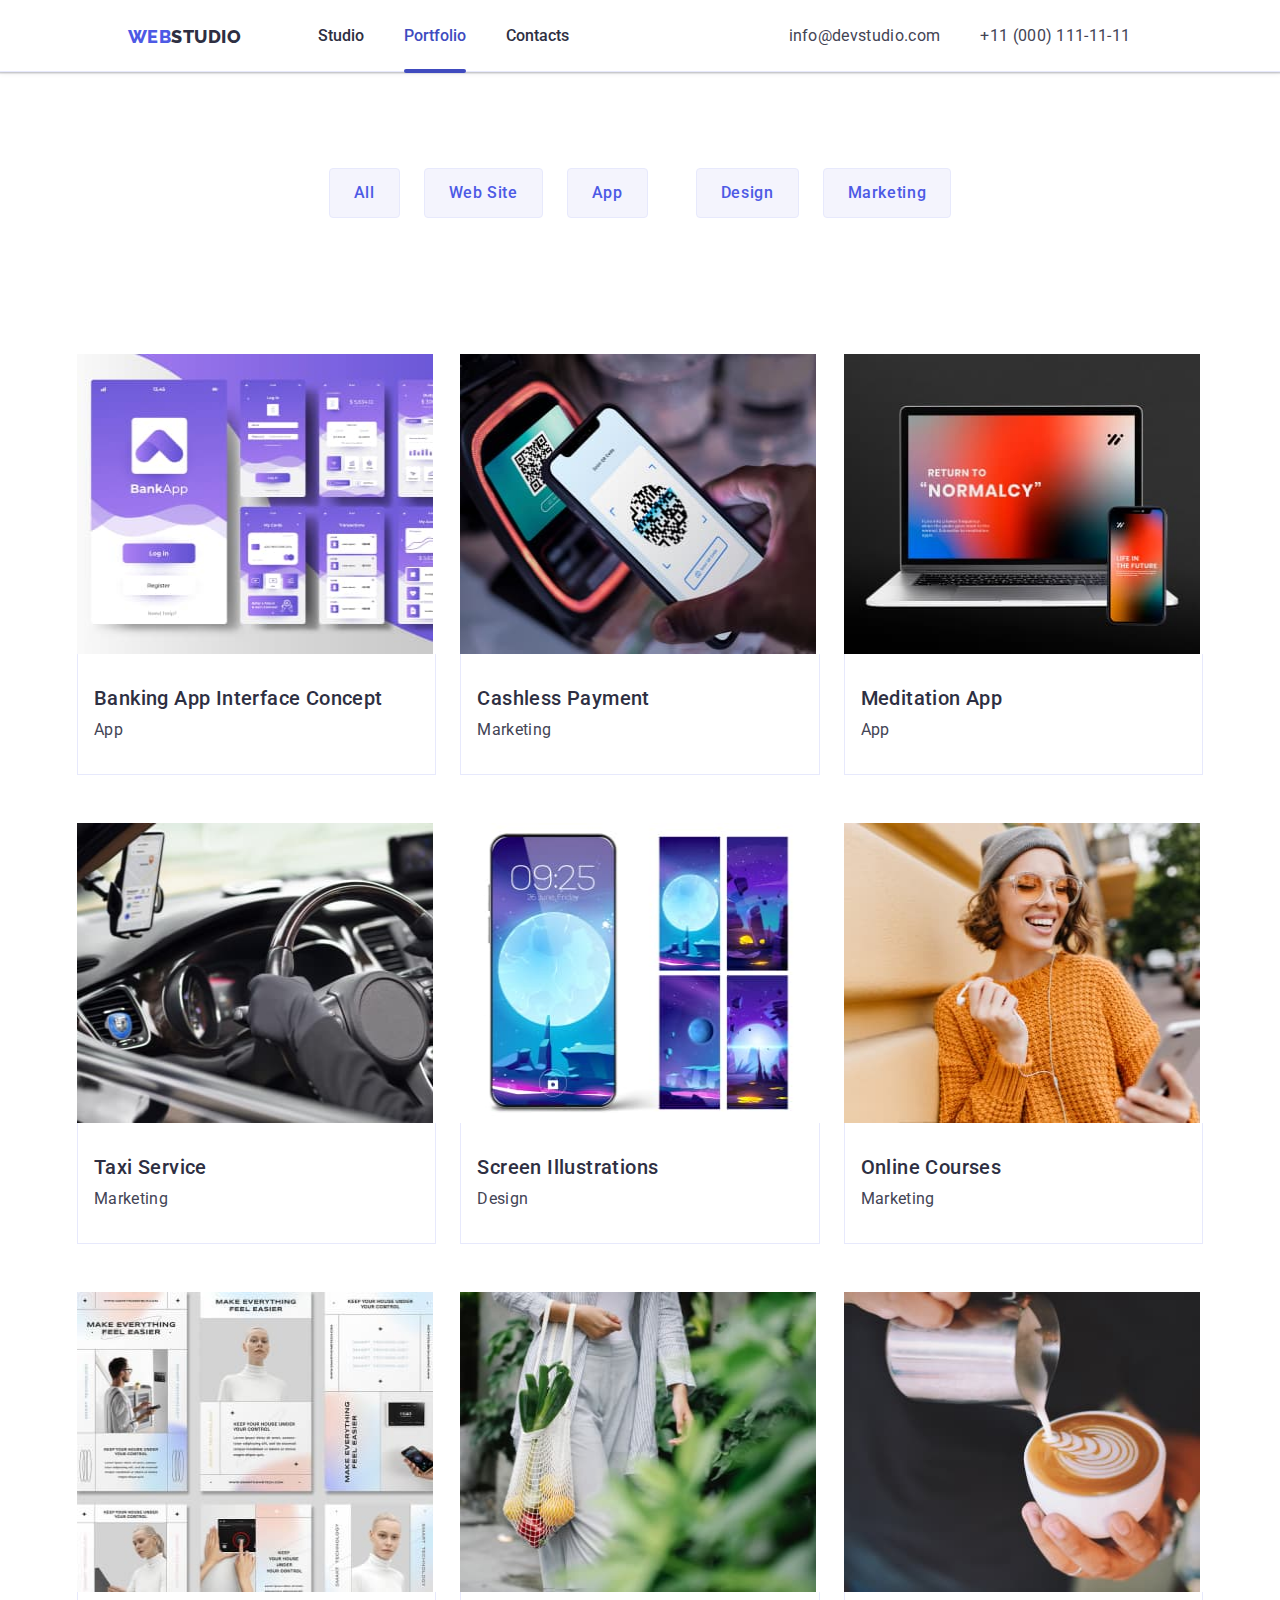
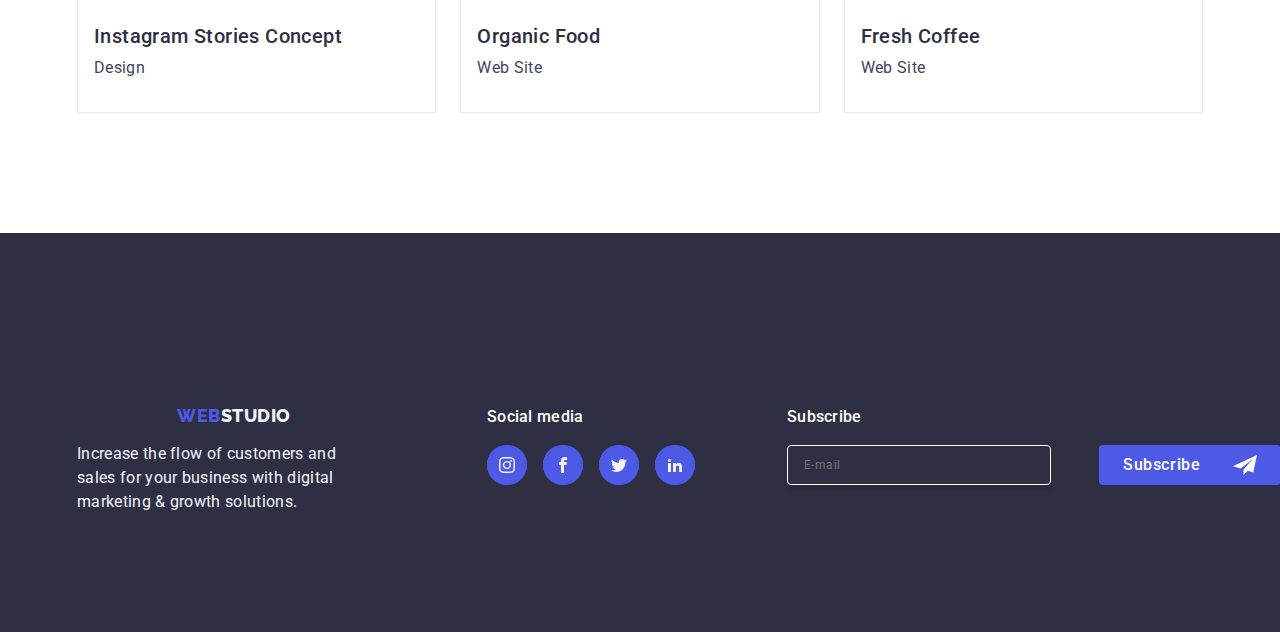
==== commit e17b4688: "new" ====
--- a/portfolio.html
+++ b/portfolio.html
@@ -12,40 +12,42 @@
         rel="stylesheet">
 </head>
 <body>
-    <header class="top-line">
-        <div class="top-line-container container">
-        <nav class="navigation">
-            
-            <a href="./index.html" class="logo link">Web<span class="studio">Studio</span></a>
-
-            <ul class="list list-navigation">
-                <li>
-                    <a href="./index.html" class="link-dark">Studio</a>
-                </li>
-
-                <li>
-                    <a href="./portfolio.html" class="list-portfolio link">Portfolio</a>
-                </li>
-
-                <li>
-                    <a href="" class="link-dark">Contacts</a>
-                </li>
-            </ul>
-        </nav>
-        <address class="address">
-            <ul class="list address-list">
-                <li>
-                    <a href="mailto:info@devstudio.com" class="contacts link-dark">info@devstudio.com</a>
-                </li>
-
-                <li>
-                    <a href="tel:+110001111111" class="contacts link-dark">+11 (000) 111-11-11</a>
-                </li>
-            </ul>
-        </address>
+    <header class="header">
+        <div class="header-container container">
+            <nav class="navigation">
+                <a href="./index.html" class="logo link">Web<span class="studio">Studio</span></a>
+                <ul class="list list-navigation">
+                    <li>
+                        <a href="./index.html" class="link-dark">Studio</a>
+                    </li>
+                    <li>
+                        <a href="./portfolio.html" class="link-dark list-portfolio">Portfolio</a>
+                    </li>
+                    <li>
+                        <a href="" class="link-dark">Contacts</a>
+                    </li>
+                </ul>
+            </nav>
+            <address class="address">
+                <ul class="list address-list">
+                    <li>
+                        <a href="mailto:info@devstudio.com" class="contacts link-dark">info@devstudio.com</a>
+                    </li>
+                    <li>
+                        <a href="tel:+110001111111" class="contacts link-dark">+11 (000) 111-11-11</a>
+                    </li>
+                </ul>
+            </address>
+            <menu class="menu-hamburger">
+                <button type="button" class="button-hamburger menu-toggle js-open-menu" aria-expanded="false" aria-controls="mobile-menu">
+                    <svg class="open-burger" width="32" height="22">
+                        <use href="./images/icons.svg#icon-hamburger"></use>
+                    </svg>
+                </button>
+            </menu>
+
         </div>
     </header>
-
 
 
 
@@ -62,18 +64,32 @@
             <div class="container">
             <h1 class="visually-hidden">Portfolio</h1>
             <ul class="portfolio-menu list">
-                <li><button type="button" class="portfolio-buttons">All</button></li>
-                <li><button type="button" class="portfolio-buttons">Web Site</button></li>
-                <li><button type="button" class="portfolio-buttons">App</button></li>
-                <li><button type="button" class="portfolio-buttons">Design</button></li>
-                <li><button type="button" class="portfolio-buttons">Marketing</button></li>
+                <div class="first-row-buttons">
+                    <li>
+                        <button type="button" class="portfolio-buttons">All</button>
+                    </li>
+                    <li>
+                        <button type="button" class="portfolio-buttons">Web Site</button>
+                    </li>
+                    <li>
+                        <button type="button" class="portfolio-buttons">App</button>
+                    </li>
+                </div>
+                <div class="second-row-buttons">
+                    <li>
+                        <button type="button" class="portfolio-buttons">Design</button>
+                    </li>
+                    <li>
+                        <button type="button" class="portfolio-buttons">Marketing</button>
+                    </li>
+                </div>
             </ul>
                 
             <ul class="portfolio-list list">
                 <li class="list-of-links">
                     <a href="" class="portfolio-project link">
-                        <div class="portfolio-image">
-                            <img src="./images/zdjecie1.jpg" alt="aplikacja bankowa o fioletowym designie" width="360" height="300">
+                        <div class="portfolio-image-container">
+                            <img class="portfolio-image" src="./images/zdjecie1.jpg" alt="aplikacja bankowa o fioletowym designie">
                             <p class="image-paragraph">14 Stylish and User-Friendly App Design Concepts · Task Manager App · Calorie Tracker App · Exotic Fruit Ecommerce App · Cloud Storage App</p>
                         </div>
                         <div class="portfolio-links">
@@ -85,8 +101,8 @@
                 </li>
                 <li class="list-of-links"> 
                     <a href="" class="portfolio-project link">
-                        <div class="portfolio-image">
-                            <img src="./images/zdjecie2.jpg" alt="telefon z aplikacją płatniczą przyłożony do terminala" width="360" height="300">
+                        <div class="portfolio-image-container">
+                            <img class="portfolio-image" src="./images/zdjecie2.jpg" alt="telefon z aplikacją płatniczą przyłożony do terminala" width="360" height="300">
                             <p class="image-paragraph">14 Stylish and User-Friendly App Design Concepts · Task Manager App · Calorie Tracker App · Exotic Fruit Ecommerce App · Cloud Storage App</p>
                         </div>
                         <div class="portfolio-links">
@@ -99,8 +115,8 @@
                 </li>
                 <li class="list-of-links">
                     <a href="" class="portfolio-project link">
-                        <div class="portfolio-image">
-                            <img src="./images/zdjecie3.jpg" alt="macbook i iphone z otwartą aplikcją do medytacji" width="360" height="300">
+                        <div class="portfolio-image-container">
+                            <img class="portfolio-image" src="./images/zdjecie3.jpg" alt="macbook i iphone z otwartą aplikcją do medytacji" width="360" height="300">
                             <p class="image-paragraph">14 Stylish and User-Friendly App Design Concepts · Task Manager App · Calorie Tracker App · Exotic Fruit Ecommerce App · Cloud Storage App</p>
                         </div>
                         <div class="portfolio-links">
@@ -112,21 +128,20 @@
                 </li>
                 <li class="list-of-links">
                     <a href="" class="portfolio-project link">
-                        <div class="portfolio-image">
-                            <img src="./images/zdjecie4.jpg" alt="taksówkarz używający aplikacji" width="360" height="300">
+                        <div class="portfolio-image-container">
+                            <img class="portfolio-image" src="./images/zdjecie4.jpg" alt="taksówkarz używający aplikacji" width="360" height="300">
                             <p class="image-paragraph">14 Stylish and User-Friendly App Design Concepts · Task Manager App · Calorie Tracker App · Exotic Fruit Ecommerce App · Cloud Storage App</p>
                         </div>
                         <div class="portfolio-links">
                             <h2 class="portfolio-headings">Taxi Service</h2>
                                 <p class="portfolio-paragraphs">Marketing</p>
                         </div>
-
-                    </a>
-                </li>
-                <li class="list-of-links">
-                    <a href="" class="portfolio-project link">
-                        <div class="portfolio-image">
-                            <img src="./images/zdjecie5.jpg" alt="telefon z tapetami" width="360" height="300">
+                    </a>
+                </li>
+                <li class="list-of-links">
+                    <a href="" class="portfolio-project link">
+                        <div class="portfolio-image-container">
+                            <img class="portfolio-image" src="./images/zdjecie5.jpg" alt="telefon z tapetami" width="360" height="300">
                             <p class="image-paragraph">14 Stylish and User-Friendly App Design Concepts · Task Manager App · Calorie Tracker App · Exotic Fruit Ecommerce App · Cloud Storage App</p>
                         </div>
                         <div class="portfolio-links">
@@ -138,8 +153,8 @@
                 </li>
                 <li class="list-of-links">
                     <a href="" class="portfolio-project link">
-                        <div class="portfolio-image">
-                            <img src="./images/zdjecie6.jpg" alt="uśmiechnięta kobieta ze słuchawkami" width="360" height="300">
+                        <div class="portfolio-image-container">
+                            <img class="portfolio-image" src="./images/zdjecie6.jpg" alt="uśmiechnięta kobieta ze słuchawkami" width="360" height="300">
                             <p class="image-paragraph">14 Stylish and User-Friendly App Design Concepts · Task Manager App · Calorie Tracker App · Exotic Fruit Ecommerce App · Cloud Storage App</p>
                         </div>
                         <div class="portfolio-links">
@@ -151,8 +166,8 @@
                 </li>
                 <li class="list-of-links">
                     <a href="" class="portfolio-project link">
-                        <div class="portfolio-image">
-                            <img src="./images/zdjecie7.jpg" alt="zbiór instagramowych stories" width="360" height="300">
+                        <div class="portfolio-image-container">
+                            <img class="portfolio-image" src="./images/zdjecie7.jpg" alt="zbiór instagramowych stories" width="360" height="300">
                             <p class="image-paragraph">14 Stylish and User-Friendly App Design Concepts · Task Manager App · Calorie Tracker App · Exotic Fruit Ecommerce App · Cloud Storage App</p>
                         </div>
                         <div class="portfolio-links">
@@ -164,8 +179,8 @@
                 </li>
                 <li class="list-of-links">
                     <a href="" class="portfolio-project link">
-                        <div class="portfolio-image">
-                            <img src="./images/zdjecie8.jpg" alt="kobieta z siatką warzyw i owoców" width="360" height="300">
+                        <div class="portfolio-image-container">
+                            <img class="portfolio-image" src="./images/zdjecie8.jpg" alt="kobieta z siatką warzyw i owoców" width="360" height="300">
                             <p class="image-paragraph">14 Stylish and User-Friendly App Design Concepts · Task Manager App · Calorie Tracker App · Exotic Fruit Ecommerce App · Cloud Storage App</p>
                         </div>
                         <div class="portfolio-links">
@@ -177,8 +192,8 @@
                 </li>
                 <li class="list-of-links">
                     <a href="" class="portfolio-project link">
-                        <div class="portfolio-image">
-                            <img src="./images/zdjecie9.jpg" alt="barista przygotowujący kawę" width="360" height="300">
+                        <div class="portfolio-image-container">
+                            <img class="portfolio-image" src="./images/zdjecie9.jpg" alt="barista przygotowujący kawę" width="360" height="300">
                             <p class="image-paragraph">14 Stylish and User-Friendly App Design Concepts · Task Manager App · Calorie Tracker App · Exotic Fruit Ecommerce App · Cloud Storage App</p>
                         </div>
                         <div class="portfolio-links">
@@ -200,44 +215,45 @@
 
     <footer class="footer">
         <div class="footer-container container">
-            
-            <div class="first-part-footer">
-                <a href="./index.html" class="footer-logo logo link">Web<span class="studio">Studio</span></a>
-                <p class="first-part-footer-paragraph">Increase the flow of customers and sales for your business with digital marketing & growth solutions.</p> <br/>
-            </div>
-
-            <div class="second-part-footer">
-                <p class="second-part-footer-paragraph">Social media</p>
-                <ul class="list footer-social-media-list">
-                    <li class="footer-social-media-list-item">
-                        <a class="footer-social-media" href="">
-                            <svg class="social-media-icon" width="24" height="24">
-                                <use href="./images/icons.svg#icon-instagram"></use>
-                            </svg>
-                        </a>
-                    </li>
-                    <li class="footer-social-media-list-item">
-                        <a class="footer-social-media" href="">
-                            <svg class="social-media-icon" width="24" height="24">
-                                <use href="./images/icons.svg#icon-facebook"></use>
-                            </svg>
-                        </a>
-                    </li>
-                    <li class="footer-social-media-list-item">
-                        <a class="footer-social-media" href="">
-                            <svg class="social-media-icon" width="24" height="24">
-                                <use href="./images/icons.svg#icon-twitter"></use>
-                            </svg>
-                        </a>
-                    </li>
-                    <li class="footer-social-media-list-item">
-                        <a class="footer-social-media" href="">
-                            <svg class="social-media-icon" width="24" height="24">
-                                <use href="./images/icons.svg#icon-linkedin2"></use>
-                            </svg>
-                        </a>
-                    </li>
-                </ul>
+            <div class="tablet-footer-container">
+                <div class="first-part-footer">
+                    <a href="./index.html" class="footer-logo logo link">Web<span class="studio">Studio</span></a>
+                    <p class="first-part-footer-paragraph">Increase the flow of customers and sales for your business with digital marketing & growth solutions.</p> <br/>
+                </div>
+
+                <div class="second-part-footer">
+                    <p class="second-part-footer-paragraph">Social media</p>
+                    <ul class="list footer-social-media-list">
+                        <li class="footer-social-media-list-item">
+                            <a class="footer-social-media" href="">
+                                <svg class="social-media-icon" width="24" height="24">
+                                    <use href="./images/icons.svg#icon-instagram"></use>
+                                </svg>
+                            </a>
+                        </li>
+                        <li class="footer-social-media-list-item">
+                            <a class="footer-social-media" href="">
+                                <svg class="social-media-icon" width="24" height="24">
+                                    <use href="./images/icons.svg#icon-facebook"></use>
+                                </svg>
+                            </a>
+                        </li>
+                        <li class="footer-social-media-list-item">
+                            <a class="footer-social-media" href="">
+                                <svg class="social-media-icon" width="24" height="24">
+                                    <use href="./images/icons.svg#icon-twitter"></use>
+                                </svg>
+                            </a>
+                        </li>
+                        <li class="footer-social-media-list-item">
+                            <a class="footer-social-media" href="">
+                                <svg class="social-media-icon" width="24" height="24">
+                                    <use href="./images/icons.svg#icon-linkedin2"></use>
+                                </svg>
+                            </a>
+                        </li>
+                    </ul>
+                </div>
             </div>
 
 
@@ -259,5 +275,76 @@
             </div>
         </div>
     </footer>
+
+    <div class="js-menu-container menu-container" id="mobile-menu">
+        <!-- kontener dotyczący hamburgera -->
+        <div class="hamburger-div">
+            <!-- kontener przycisku zamykania -->
+            <div class="hamburger-button-container">
+                <!-- klasa js-close-menu odnosi się do js wskazującego na zamknięcie menu, klasa close-button tyczy się css -->
+                <button class="js-close-menu close-button">
+                    <svg class="hamburger-close-svg" width="8" height="8">
+                        <use href="./images/icons.svg#icon-close-black-18dp-2-1-2"></use>
+                    </svg>
+                </button>
+            </div>
+            <!--nawigacja po podstronach-->
+            <nav class="hamburger-navigation">
+                <ul class="hamburger-nav-list list">
+                    <li>
+                        <a class="hamburger-nav-link link" href="./index.html">Studio</a>
+                    </li>
+                    <li>
+                        <a class="hamburger-nav-link link" href="./portfolio.html">Portfolio</a>
+                    </li>
+                    <li>
+                        <a class="hamburger-nav-link link" href="">Contacts</a>
+                    </li>
+                </ul>
+            </nav>
+            <!-- nawigacja po adresach kontaktowych -->
+            <address class="hamburger-address">
+                <ul class="hamburger-address-list list">
+                    <li>
+                        <a class="hamburger-phone link" href="tel:+110001111111">+11 (000) 111-11-11</a>
+                    </li>
+                    <li>
+                        <a class="hamburger-mail link list" href="mailto:info@devstudio.com">info@devstudio.com</a>
+                    </li>
+                </ul>
+            </address>
+            <!-- lista social mediów  -->
+            <ul class="hamburger-social-media-list list"> 
+                <li class="hamburger-social-media-li">
+                    <a class="hamburger-social-media-link" href="">
+                        <svg class="hamburger-svg" width="24" height="24">
+                            <use href="./images/icons.svg#icon-instagram"></use>
+                        </svg>
+                    </a>
+                </li>
+                <li class="hamburger-social-media-li">
+                    <a class="hamburger-social-media-link" href="">
+                        <svg class="hamburger-svg" width="24" height="24">
+                            <use href="./images/icons.svg#icon-twitter"></use>
+                        </svg>
+                    </a>
+                </li>
+                <li class="hamburger-social-media-li">
+                    <a class="hamburger-social-media-link" href="">
+                        <svg class="hamburger-svg" width="24" height="24">
+                            <use href="./images/icons.svg#icon-facebook"></use>
+                        </svg>
+                    </a>
+                </li>
+                <li class="hamburger-social-media-li">
+                    <a class="hamburger-social-media-link" href="">
+                        <svg class="hamburger-svg" width="24" height="24">
+                            <use href="./images/icons.svg#icon-linkedin2"></use>
+                        </svg>
+                    </a>
+                </li>
+            </ul>
+        </div>
+        <script defer src="js/mobile-menu.js"></script>
 </body>
 </html>--- a/css/styles.css
+++ b/css/styles.css
@@ -17,6 +17,7 @@
     --GREY: #2E2F42;
     --WHITE: #FFFFFF;
     --DAIRY: #FCFCFC;
+    --transition-variable: cubic-bezier(0.4, 0, 0.2, 1);
 }
 
 body {
@@ -24,12 +25,6 @@
     font-weight: 500;
     background-color: var(--WHITE);
     color: var(--SLATE);
-}
-
-.container {
-    width: 1158px;
-    margin: 0 auto;
-    padding: 0 15px;
 }
 
 img {
@@ -64,576 +59,2632 @@
     overflow: hidden;
 }
 
-/*==============================STUDIO===============================*/
+/* ================================ MOBILE ================================== */
+@media screen and (max-width: 767px) {
+    .body {
+        overflow: hidden;
+    }
+
+    .container {
+        min-width: 428px;
+        margin: 0 auto;
+        padding: 0 15px;
+    }
+
+    /*==============================STUDIO===============================*/
+    /*----------------------HEADER-----------------------*/
+    
+    /*------HAMBURGER-------*/
+    .button-hamburger {
+        border: none;
+        background-color: var(--WHITE);
+    }
+
+    /* stylizacja przycisku który otwiera menu */
+    .menu-hamburger {
+        display: flex;
+        margin-top: 24px;
+        margin-right: 16px;
+        margin-bottom: 24px;
+    }
+
+    .open-burger {
+        min-width: 32px;
+        padding: 0;
+        margin: 0;
+    }
+    /* całość wysuwanego menu*/
+    .menu-container {
+        overflow-y: auto;
+        position: fixed;
+        top: 0;
+        left: 0;
+        width: 100%;
+        height: 100%;
+        padding: 32px;
+        background-color: var(--WHITE);
+        z-index: 999;
+        transform: translateY(100%);
+        transition: transform 250ms ease-in-out;
+    }
+
+    /* przy otwieraniu menu wysuwa się ono od dołu */
+    .menu-container.is-open {
+        transform: translateY(0);
+    }
+
+    /* kontener definiujący obszar roboczy menu */
+    .hamburger-div {
+        margin: auto;
+        max-width: 428px;
+    }
+
+    /* display: flex; jest po to aby przycisk mógłbyć dowolnie pozycjonowany */
+    .hamburger-button-container {
+        display: flex;
+    }
+
+    
+    .close-button {
+        /* wyciągnięty z przepływu strony */
+        position: absolute; 
+        /* i umieszczony 24px od góry i od prawej strony */
+        top: 24px;
+        right: 24px;
+        width: 24px;
+        height: 24px;
+        border-radius: 50%;
+        display: flex;
+        align-items: center;
+        justify-content: center;
+        background-color: var(--CORNFLOWER);
+        border: 1px solid rgba(0, 0, 0, 0.1);
+        padding: 0;
+        cursor: pointer;
+        transition: background-color 250ms var(--transition-variable),
+        border 250ms var(--transition-variable);
+    }
+
+    /* przy najechaniu i sfocusowaniu na przycisk zmienia się jego stylowanie */
+    .close-button:hover,
+    .close-button:focus {
+        background-color: var(--OCEAN);
+        border: none;
+    }
+
+    /* przy najechaniu i sfocusowaniu na przysisk zmienia się stylowanie svg */
+    .close-button:hover > .hamburger-close-svg,
+    .close-button:focus > .hamburger-close-svg {
+        fill: var(--WHITE);
+    }
+
+    .hamburger-close-svg {
+        fill: var(--NAVY-BLUE);
+        width: 8px;
+        height: 8px;
+    }
+
+    .hamburger-navigation {
+        margin:
+        padding-left: 40px; 
+        padding-top: 80px;
+    }
+
+    .hamburger-nav-list {
+        display: flex;
+        flex-direction: column;
+        gap: 40px;
+    }
+
+    .hamburger-nav-link {
+        font-family: Roboto;
+        font-size: 36px;
+        font-style: normal;
+        font-weight: 700;
+        line-height: 40px;
+        letter-spacing: 0.72px;
+        text-transform: capitalize;
+        color: var(--NAVY-BLUE);
+        transition: color 250ms var(--transition-variable);
+    }
+
+    .hamburger-nav-link:hover,
+    .hamburger-nav-link:focus {
+        color: var(--OCEAN);
+    }
+
+    .hamburger-address {
+        padding-top: 284px;
+    }
+
+    .hamburger-address-list {
+        display: flex;
+        flex-direction: column;
+        justify-content: center;
+        gap: 40px;
+    }
+
+    .hamburger-phone {
+        color: var(--IRIS);
+        font-family: Roboto;
+        font-size: 36px;
+        font-style: normal;
+        font-weight: 700;
+        line-height: 40px;
+        letter-spacing: 0.72px;
+        text-transform: capitalize;
+        text-decoration: none;
+        max-width: 353px;
+    }
+
+    .hamburger-mail {
+        color: var(--SLATE);
+        font-family: Roboto;
+        font-size: 20px;
+        font-style: normal;
+        font-weight: 500;
+        line-height: 24px;
+        letter-spacing: 0.4px;
+    }
+
+    .hamburger-social-media-list {
+        display: flex;
+        gap: 56px;
+        margin-top: 48px;
+        margin-bottom: 40px;
+    }
+
+    .hamburger-social-media-li {
+        height: 40px;
+        width: 40px;
+    }
+
+    .hamburger-social-media-link {
+        width: 100%;
+        height: 100%;
+        background-color: var(--IRIS);
+        border-radius: 50%;
+        display: flex;
+        align-items: center;
+        justify-content: center;
+        transition: background-color 250ms var(--transition-variable);
+    }
+    
+    .hamburger-social-media-link:hover,
+    .hamburger-social-media-link:focus {
+        background-color: var(--OCEAN);
+    }
+
+    .hamburger-svg {
+        fill: var(--CLOUD);
+        padding: 0;
+    }
+
+    /* -------TOP-LINE--------*/    
+    .header {
+        border-bottom: 1px solid var(--CORNFLOWER);
+        height: 72px;
+        box-shadow: 0px 1px 6px 0px rgba(46, 47, 66, 0.08), 0px 1px 1px 0px rgba(46, 47, 66, 0.16), 0px 2px 1px 0px rgba(46, 47, 66, 0.08);
+    }
+
+    .header-container {
+        display: flex;
+        align-items: center;
+    }
+
+    .logo {
+        font-family: "Raleway", sans-serif;
+        font-size: 18px;
+        font-weight: 800;
+        line-height: 1.17;
+        letter-spacing: 0.54px;
+        text-decoration: none;
+        color: var(--IRIS);
+        text-transform: uppercase;
+        margin-top: 25.5px;
+    }
+
+    .studio {
+        color: var(--NAVY-BLUE)
+    }
+
+    .list-navigation a {
+        display: none;
+    }
+
+    .address-list a {
+        display: none;
+    }
+
+    .menu-hamburger {
+        margin-left: 249px;
+    }
+
+    /*-------------------FIRST-SECTION--------------------*/
+    .first-section {
+        display: flex;
+        min-width: 428px;
+        margin: 0 auto;
+        padding-top: 112px;
+        padding-bottom: 112px;
+        background-image: linear-gradient( rgba(46, 47, 66, 0.70), rgba(46, 47, 66, 0.70)),  url('../images/hero-image.jpg');
+        background-repeat: no-repeat;
+        background-size: cover;
+        background-position: center;
+        align-items: center;
+        justify-content: center;
+    }
+    
+    .first-section h1 {
+        align-items: center;
+        justify-content: center;
+        padding-left: 39px;
+        color: var(--WHITE);
+        justify-content: center;
+        font-family: Roboto;
+        font-size: 36px;
+        font-style: normal;
+        font-weight: 700;
+        line-height: 1.1;
+        letter-spacing: 0.72px;
+        text-transform: capitalize;
+        padding-bottom: 72px;
+    }
+
+    .order-service {
+        display: block;
+        line-height: 1.5;
+        letter-spacing: 0.04em;
+        background-color: var(--IRIS);
+        color: var(--WHITE);
+        cursor: pointer;
+        font-family: "Roboto", sans-serif;
+        font-weight: 500;
+        font-size: 16px;
+        min-width: 169px;
+        height: 56px;
+        border: none;
+        border-radius: 4px;
+        margin-left: 113px;
+        transition: background-color 250ms cubic-bezier(0.4, 0, 0.2, 1);
+    }
+
+    .order-service:hover {
+        background-color: var(--OCEAN);
+    }
+    
+    .order-service:focus {
+        background-color: var(--OCEAN);
+    }
+    /*------------MODAL-----------*/
+    /* przyciemnione tło */
+    .backdrop {
+        position: fixed;
+        left: 0;
+        top: 0;
+        width: 100%;
+        height: 100%;
+        background-color: var(--NAVY-BLUE-MODAL);
+        transition: opacity 250ms cubic-bezier(0.4, 0, 0.2, 1), visibility 250ms cubic-bezier(0.4, 0, 0.2, 1);
+    }
+
+    /* modal */
+    .modal {
+        position: absolute;
+        top: 50%;
+        left: 50%;
+        transform: translate(-50%, -50%) scale(1);
+        width: 392px;
+        min-height: 584px;
+        background-color: var(--DAIRY);
+        box-shadow: 0px 2px 1px 0px rgba(0, 0, 0, 0.20), 0px 1px 3px 0px rgba(0, 0, 0, 0.12), 0px 1px 1px 0px rgba(0, 0, 0, 0.14);
+        border-radius: 4px;
+        transition: transform 250ms cubic-bezier(0.4, 0, 0.2, 1);
+        padding: 72px 16px 24px;
+    }
+
+    /* przycisk zamykania */
+    .close-btn {
+        position: absolute;
+        top: 8px;
+        right: 8px;
+        width: 30px;
+        height: 30px;
+        background-color: var(--CORNFLOWER);
+        border: 1px solid rgba(0, 0, 0, 0.1);
+        border-radius: 50%;
+        cursor: pointer;
+        top: 24px;
+        right: 24px;
+        width: 24px;
+        height: 24px;
+        display: flex;
+        justify-content: center;
+        align-items: center;
+        transition: background-color 250ms cubic-bezier(0.4, 0, 0.2, 1), border 250ms cubic-bezier(0.4, 0, 0.2, 1); 
+    }
+
+    .close-svg {
+        transition: fill 250ms cubic-bezier(0.4, 0, 0.2, 1);
+    }
+
+    .close-btn:hover {
+        fill: var(--WHITE);
+        background-color: var(--OCEAN);
+        border: none;
+    }
+    
+    .close-btn:focus {
+        fill: var(--WHITE);
+        background-color: var(--OCEAN);
+        border: none;
+    }
+
+    /* ukrycie modala na stonie przed kliknięciem przycisku */
+    .is-hidden {
+        opacity: 0;
+        visibility: hidden;
+        pointer-events: none;
+    }
+
+    /*---FORMULARZ---*/
+    .form {
+        display: block;
+        margin-bottom: 8px;
+        position: relative; 
+    }
+
+    .label {
+        color: var(--LIGHT-SLATE);
+        font-family: ("Roboto", sans-serif);
+        font-size: 12px;
+        font-style: normal;
+        font-weight: 400;
+        line-height: 1.17;
+        letter-spacing: 0.48px;
+        display: block;
+        margin-bottom: 4px;
+    }
+
+    .modal-heading { 
+        color: var(--NAVY-BLUE);
+        text-align: center;
+        font-family: ("Roboto", sans-serif);
+        font-size: 16px;
+        font-style: normal;
+        font-weight: 500;
+        line-height: 1.5;
+        letter-spacing: 0.32px;
+        margin-bottom: 16px;
+    }
+    .modal-input {
+        border: none;
+        background-color: transparent;
+        width: 100%;
+        height: 40px;
+        border-radius: 4px;
+        border: 1px solid var(--NAVY-BLUE-MODAL);
+        padding-left: 38px;
+        outline: transparent;
+        transition: border-color 250ms cubic-bezier(0.4, 0, 0.2, 1); 
+    }
+
+    .modal-input:focus {
+        border-color: var(--IRIS);
+    }
+
+    .modal-input:focus + .modal-svg {
+        fill: var(--IRIS);
+    }
+
+    .input-container {
+        position: relative;
+    }
+
+    .modal-svg {
+        position: absolute;
+        left: 16px;
+        top: 50%;
+        transform: translateY(-50%);
+        transition: fill 250ms cubic-bezier(0.4, 0, 0.2, 1);
+    }
+
+    .textarea {
+        border-radius: 4px;
+        border: 1px solid var(--NAVY-BLUE-modal, rgba(46, 47, 66, 0.40));
+        width: 360px;
+        min-height: 120px;
+        resize: none;
+        padding-left: 16px;
+        padding-top: 8px;
+        font-size: 12px;
+        font-style: normal;
+        font-weight: 400;
+        line-height: 1.17;
+        letter-spacing: 0.48px;
+        color: var(--NAVY-BLUE-MODAL);
+        background-color: transparent;
+        padding: 8px 16px;
+        transition: border-color 250ms cubic-bezier(0.4, 0, 0.2, 1);
+        outline: transparent;
+    }
+
+    .textarea:focus {
+        border-color: var(--IRIS);
+    }
+
+    .button-container {
+        display: flex;
+        justify-content: center;
+        align-items: center;
+    }
+    
+    .modal-button {
+        border-radius: 4px;
+        background: var(--IRIS);
+        box-shadow: 0px 4px 4px 0px rgba(0, 0, 0, 0.15);
+        color: var(--WHITE);
+        text-align: center;
+        font-family: ("Roboto", sans-serif);
+        font-size: 16px;
+        font-style: normal;
+        font-weight: 500;
+        line-height: 1.5;
+        letter-spacing: 0.64px;
+        width: 169px;
+        height: 56px;
+        border: none;
+        margin: 24px;
+    }
+    
+    .modal-svg {
+        position: absolute;
+        left: 16px;
+        top: 50%;
+        transform: translateY(-50%);
+        transition: fill 250ms cubic-bezier(0.4, 0, 0.2, 1);
+    }
+    
+    .privacy-policy {
+        display: inline;
+        font-family: ("Roboto", sans-serif);
+        margin-bottom: 24px;
+    }
+    
+    .form-text-area {
+        margin-bottom: 16px;
+    }
+    
+    .privacy-label {
+        color: var(--LIGHT-SLATE);
+        font-family: ("Roboto", sans-serif);
+        font-size: 12px;
+        font-style: normal;
+        font-weight: 400;
+        line-height: 1.17;
+        letter-spacing: 0.48px;
+        display: block;
+    }
+    
+    .privacy-link {
+        color: var(--IRIS);
+        font-family: ("Roboto", sans-serif);
+        font-size: 12px;
+        font-style: normal;
+        font-weight: 400;
+        line-height: 1.16;
+        letter-spacing: 0.48px;
+        text-decoration: underline;
+    }
+    
+    .box-svg {
+        width: 16px;
+        height: 16px;
+        border: 1px solid rgba(46, 47, 66, 0.4);
+        border-radius: 2px;
+        transition: background-color 250ms cubic-bezier(0.4, 0, 0.2, 1), border 250ms cubic-bezier(0.4, 0, 0.2, 1), fill 250ms cubic-bezier(0.4, 0, 0.2, 1);
+        display: inline-flex;
+        align-items: center;
+        justify-content: center;
+        fill: transparent;
+        margin-right: 8px;
+        padding: 0;
+    }
+    
+    .box-policy:checked + .privacy-label .box-svg {
+        border: none;
+        background-color: var(--OCEAN);
+        fill: var(--CLOUD);
+    }
+    
+    .modal-button {
+        display: block;
+        min-width: 169px;
+        height: 56px;
+        font-family: "Roboto", sans-serif;
+        font-size: 16px;
+        font-weight: 500;
+        line-height: 1.5;
+        letter-spacing: 0.04em;
+        color: var(--WHITE);
+        cursor: pointer;
+        background-color: var(--IRIS);
+        border: none;
+        border-radius: 4px;
+        transition: background-color 250ms cubic-bezier(0.4, 0, 0.2, 1);
+        margin-top: 24px;
+        margin-left: 95px;
+    }
+
+    /*----------------SECOND-SECTION----------------*/
+    .second-section {
+        padding: 96px 0;
+    }
+
+    .about-us-list {
+        display: block;
+    }
+
+    .second-section-headings {
+        justify-content: center;
+        align-items: center;
+        color: var(--NAVY-BLUE);
+        text-align: center;
+        font-family: Roboto;
+        font-size: 36px;
+        font-style: normal;
+        font-weight: 700;
+        line-height: 1.1;
+        letter-spacing: 0.72px;
+        text-transform: capitalize;
+        padding-bottom: 8px;
+        align-self: stretch;
+    }
+
+    .list-paragraph {
+        color: var(--SLATE, #434455);
+        font-family: Roboto;
+        font-size: 16px;
+        font-style: normal;
+        font-weight: 500;
+        line-height: 1.5;
+        letter-spacing: 0.32px;
+        align-self: stretch;
+        justify-content: center;
+        align-items: center;
+        padding-bottom: 72px;
+    }
+
+    /*--------------THIRD-SECTION--------------*/
+    .third-section {
+        display: none;
+    }
+
+    /*----------------FOURTH-SECTION------------------*/
+    .fourth-section {
+        background-color: var(--CLOUD);
+        padding: 96px 0;
+    }
+
+    .fourth-section-heading {
+        color: var(--NAVY-BLUE, #2E2F42);
+        text-align: center;
+        font-family: Roboto;
+        font-size: 36px;
+        font-style: normal;
+        font-weight: 700;
+        line-height: 1.1;
+        letter-spacing: 0.72px;
+        text-transform: capitalize;
+    }
+
+    .fourth-section-list {
+        display: block;
+    }
+
+    .fourth-section-list-item {
+        width: 264px;
+        background: var(--WHITE);
+        border-radius: 0px 0px 4px 4px;
+        box-shadow: 0px 2px 1px 0px rgba(46, 47, 66, 0.08), 0px 1px 1px 0px rgba(46, 47, 66, 0.16), 0px 1px 6px 0px rgba(46, 47, 66, 0.08);
+        margin-left: 69px;
+        margin-top: 72px;
+    }
+    
+    .person {
+        padding: 32px 0;
+    }
+    
+    .fourth-section-headings {
+        color: var(--NAVY-BLUE);
+        text-align: center;
+        font-family: Roboto;
+        font-size: 20px;
+        font-style: normal;
+        font-weight: 500;
+        line-height: 1.2;
+        letter-spacing: 0.4px;
+        margin-bottom: 8px;
+    }
+    
+    .fourth-section-paragraph {
+        color: var(--SLATE);
+        font-family: Roboto;
+        font-size: 16px;
+        font-style: normal;
+        font-weight: 400;
+        line-height: 1.5;
+        letter-spacing: 0.32px;
+        text-align: center;
+        gap: 24px;
+        margin-bottom: 8px;
+    }
+    
+    .social-media-list {
+        display: flex;
+        justify-content: center;
+        gap: 24px;
+    }
+    
+    .social-media-list-item {
+        width: 40px;
+        height: 40px;
+        border-radius: 50%;
+        background-color: var(--IRIS);
+        gap: 24px;
+    }
+    
+    .social-media-link {
+        width: 100%;
+        height: 100%;
+        background-color: #4D5AE5;
+        border-radius: 50%;
+        display: flex;
+        align-items: center;
+        justify-content: center;
+        transition: background-color 250ms cubic-bezier(0.4, 0, 0.2, 1);;
+    }
+
+    .social-media-link:hover,
+    .social-media-link:focus {
+        background-color: var(--OCEAN);
+    }
+    
+    .social-media-icon {
+        width: 100%;
+        height: 100%;
+        fill: var(--CLOUD);
+        padding: 8px;
+        cursor: pointer;
+    }
+    
+    /*----------------FIFTH-SECTION------------------*/
+    .fifth-section {
+        padding: 96px 0;
+    }
+
+    .fifth-section-heading {
+        color: var(--NAVY-BLUE);
+        text-align: center;
+        font-family: Roboto;
+        font-size: 36px;
+        font-style: normal;
+        font-weight: 700;
+        line-height: 1.11;
+        letter-spacing: 0.72px;
+        text-transform: capitalize;
+        margin-bottom: 72px;
+    }
+    
+    .fifth-section-list {
+        display: flex;
+        gap: 10px;
+        flex-wrap: wrap;
+        flex-basis: calc((100%-16px)/2);
+    }
+    
+    .fifth-section-list-item {
+        width: 190px;
+        height: 88px;
+        cursor: pointer;
+        margin-bottom: 72px;
+    }
+
+    .fifth-section-list-item:hover,
+    .fifth-section-list-item:focus {
+        color: var(--OCEAN);
+        border-color: var(--OCEAN);
+    }
+
+    .fifth-section-link {
+        width: 100%;
+        height: 100%;
+        display: flex;
+        justify-content: center;
+        align-items: center;
+        border: 1px solid var(--LIGHT-SLATE);
+        border-radius: 4px;
+        color: var(--LIGHT-SLATE);
+        transition: border-color 250ms cubic-bezier(0.4, 0, 0.2, 1), color 250ms cubic-bezier(0.4, 0, 0.2, 1);
+    }
+
+    .fifth-section-link:hover,
+    .fifth-section-link:focus {
+        color: var(--OCEAN);
+        border-color: var(--OCEAN);
+    }
+
+    .customer {
+        fill: currentColor;
+    }
+
+    /*---------------FOOTER----------------*/
+    .footer {
+        background-color: var(--NAVY-BLUE);
+        color: var(--CLOUD);
+        padding: 97.5px 0;
+    }
+
+    .footer-container {
+        display: block;
+    }
+
+    .footer-logo {
+        align-items: center;
+        justify-content: center;
+        color: var(--IRIS);
+        font-family: "Raleway", sans-serif;
+        font-size: 18px;
+        font-style: normal;
+        font-weight: 800;
+        line-height: 1.17;
+        letter-spacing: 0.54px;
+        text-transform: uppercase;
+        margin-bottom: 17.5px;
+        display: inline-block;
+        margin-bottom: 16px;
+        margin-top: 0;
+        margin-left: 140.2px;
+    }
+    
+    .footer .studio {
+        color: var(--CLOUD);
+    }
+
+    .first-part-footer-paragraph {
+        font-weight: 400;
+        line-height: 1.5;
+        letter-spacing: 0.32px;
+        max-width: 264px;
+        margin-left: 65px;
+    }
+
+    .second-part-footer {
+        align-items: center;
+    }
+
+    .second-part-footer-paragraph {
+        color: var(--WHITE);
+        font-family: Roboto;
+        font-size: 16px;
+        font-style: normal;
+        font-weight: 500;
+        line-height: 1.5;
+        letter-spacing: 0.32px;
+        margin-bottom: 16px;
+        margin-top: 72px;
+        margin-left: 151px;
+    }
+    
+    .footer-social-media-list {
+        display: flex;
+        justify-content: center;
+        gap: 16px;
+    }
+    
+    .footer-social-media-list-item {
+        width: 40px;
+        height: 40px;
+        border-radius: 50%;
+        background-color: var(--IRIS);
+        gap: 24px;
+    }
+    
+    .footer-social-media-list-item:hover,
+    .footer-social-media-list-item:focus {
+        background-color: var(--GREEN);
+    }
+    
+    .footer-social-media {
+        width: 100%;
+        height: 100%;
+        display: flex;
+        justify-content: center;
+        align-items: center;
+        border-radius: 50%;
+        background-color: var(--IRIS);
+        transition: background-color 250ms cubic-bezier(0.4, 0, 0.2, 1);
+    }
+    
+    .footer-social-media:hover,
+    .footer-social-media:focus {
+        background-color: var(--GREEN);
+    }
+    
+    /*------FORM------*/
+    .subscribe-paragraph {
+        color: var(--WHITE);
+        font-family: Roboto;
+        font-size: 16px;
+        font-style: normal;
+        font-weight: 500;
+        line-height: 1.5;
+        letter-spacing: 0.32px;
+        margin-bottom: 16px;
+        margin-top: 72px;
+        margin-left: 161px;
+    }
+
+    .newsletter-form {
+        gap: 24px;
+    }
+
+    .newsletter-label {
+        gap: 24px;
+    }
+
+    .newsletter-input {
+        border-radius: 4px;
+        border: 1px solid var(--WHITE);
+        box-shadow: 0px 4px 4px 0px rgba(0, 0, 0, 0.15);
+        background-color: transparent;
+        color: var(--WHITE);
+        font-family: Roboto;
+        font-size: 12px;
+        font-style: normal;
+        font-weight: 400;
+        line-height: 1.5;
+        letter-spacing: 0.48px;
+        padding-left: 16px;
+        width: 398px;
+        height: 40px;
+        gap: 24px;
+    }
+
+    .newsletter-button {
+        display: inline-flex;
+        padding: 8px 24px;
+        justify-content: center;
+        align-items: center;
+        gap: 16px;
+        border-radius: 4px;
+        background: var(--IRIS);
+        border: none;
+        color: var(--WHITE, #FFF);
+        text-align: center;
+        font-family: "Roboto", sans-serif;
+        font-size: 16px;
+        font-style: normal;
+        font-weight: 500;
+        line-height: 1.5;
+        letter-spacing: 0.64px;
+        min-width: 165px;
+        height: 40px;
+        cursor: pointer; 
+        margin-top: 16px;
+        margin-left: 116px;
+    }
+
+    .newsletter-svg {
+        margin-left: 16px;
+    }
+
+    /*========================PORTFOLIO===================*/
+    /*-----------PORTFOLIO-SECTION-------------*/
+    /*------BUTTONS-------*/
+    .portfolio-section {
+        padding-top: 48px;
+        padding-bottom: 48px;
+    }
+    
+    .first-row-buttons {
+        display: flex;
+        flex-direction: row;
+        min-width: 263px;
+        height: 40px;
+        gap: 24px;
+        margin-bottom: 16px;
+    }
+
+    .second-row-buttons {
+        display: flex;
+        flex-direction: row;
+        width: 219px;
+        height: 40px;
+        gap: 24px;
+        margin-bottom: 48px;
+    }
+    
+    .portfolio-buttons {
+        font-family: "Roboto", sans-serif;
+        font-size: 16px;
+        font-style: normal;
+        font-weight: 500;
+        line-height: 1.5;
+        letter-spacing: 0.64px;
+        text-align: center;
+        color: var(--IRIS);
+        background-color: var(--CLOUD);
+        cursor: pointer;
+        padding: 8px 16px;
+        border-radius: 4px;
+        border: 1px solid var(--CORNFLOWER, #E7E9FC);
+        transition: color 250ms cubic-bezier(0.4, 0, 0.2, 1), background-color 250ms cubic-bezier(0.4, 0, 0.2, 1), border-color 250ms cubic-bezier(0.4, 0, 0.2, 1), box-shadow 250ms cubic-bezier(0.4, 0, 0.2, 1);
+    }
+    
+    .portfolio-buttons:hover {
+        color: var(--WHITE);
+        background-color: var(--OCEAN);
+        box-shadow: 0px 2px 2px 0px rgba(0, 0, 0, 0.12), 0px 2px 1px 0px rgba(0, 0, 0, 0.08), 0px 3px 1px 0px rgba(0, 0, 0, 0.10);
+        border: 1px solid transparent
+    }
+    
+    .portfolio-buttons:focus {
+        color: var(--WHITE);
+        background-color: var(--OCEAN);
+        box-shadow: 0px 2px 2px 0px rgba(0, 0, 0, 0.12), 0px 2px 1px 0px rgba(0, 0, 0, 0.08), 0px 3px 1px 0px rgba(0, 0, 0, 0.10);
+        border: 1px solid transparent
+    }
+
+    /*----------POTFOLIO-----------*/
+    .list-of-links {
+        margin-bottom: 48px;
+    }
+
+    .list-of-links:focus,
+    .list-of-links:hover {
+        box-shadow: 0px 2px 1px 0px rgba(46, 47, 66, 0.08), 0px 1px 1px 0px rgba(46, 47, 66, 0.16), 0px 1px 6px 0px rgba(46, 47, 66, 0.08);
+    }
+    .portfolio-project {
+        display: block;
+        transition: box-shadow 250ms cubic-bezier(0.4, 0, 0.2, 1);
+    }
+    
+    .portfolio-project:focus .image-paragraph{
+        box-shadow: 0px 1px 6px rgba(46, 47, 66, 0.08), 0px 1px 1px rgba(46, 47, 66, 0.16), 0px 2px 1px rgba(46, 47, 66, 0.08);
+        transform: translateY(0);
+    }
+    
+    .portfolio-project:hover .image-paragraph {
+        box-shadow: 0px 1px 6px rgba(46, 47, 66, 0.08), 0px 1px 1px rgba(46, 47, 66, 0.16), 0px 2px 1px rgba(46, 47, 66, 0.08);
+        transform: translateY(0);
+    }
+    
+    .portfolio-image-container {
+        position: relative;
+        overflow: hidden;
+    }
+
+    .portfolio-image {
+        width: 396px;
+        height: 280px;
+    }
+    .image-paragraph {
+        position: absolute;
+        color: var(--CLOUD);
+        font-family: Roboto;
+        font-size: 16px;
+        font-style: normal;
+        font-weight: 400;
+        line-height: 1.5;
+        letter-spacing: 0.32px;
+        padding: 40px 32px;
+        top: 0;
+        background-color: var(--IRIS);
+        height: 100%;
+        width: 100%;
+        transform: translateY(100%);
+        transition: transform 250ms cubic-bezier(0.4, 0, 0.2, 1);
+    }
+    
+    .portfolio-links {
+        padding: 32px 16px;
+        border: 1px solid var(--CORNFLOWER);
+        border-top: none
+    }
+    
+    .portfolio-headings {
+        color: var(--NAVY-BLUE);
+        font-size: 20px;
+        font-style: normal;
+        font-weight: 500;
+        line-height: 1.2;
+        letter-spacing: 0.4px;
+        margin-bottom: 8px;
+    }
+    .portfolio-paragraphs {
+        font-family: Roboto;
+        font-size: 16px;
+        font-style: normal;
+        font-weight: 400;
+        line-height: 1.5;
+        letter-spacing: 0.32px;
+        color: var(--SLATE);
+    }
+
+    }
+  /* ============================= TABLET ============================= */
+@media screen and (min-width: 768px) {
+    .body {
+        overflow: hidden;
+    }
+
+    .container {
+        max-width: 768px;
+        padding: 0 16px 0 16px;
+    }
+    /*========================STUDIO======================*/
+    /*------------HEADER-------------- */
+    .header {
+        border-bottom: 1px solid var(--CORNFLOWER);
+        height: 72px;
+        box-shadow: 0px 1px 6px 0px rgba(46, 47, 66, 0.08), 0px 1px 1px 0px rgba(46, 47, 66, 0.16), 0px 2px 1px 0px rgba(46, 47, 66, 0.08);
+    }
+
+    .header-container {
+        display: flex;
+        align-items: center;
+        justify-content: center;
+    }
+
+    .logo {
+        font-family: "Raleway", sans-serif;
+        font-size: 18px;
+        font-weight: 800;
+        line-height: 1.17;
+        letter-spacing: 0.54px;
+        text-decoration: none;
+        color: var(--IRIS);
+        text-transform: uppercase;
+        margin-right: 120px;
+    }
+
+    .studio {
+        color: var(--NAVY-BLUE)
+    }
+
+    .menu-hamburger {
+        display: none;
+    }
+    .navigation {
+        display: flex;
+        margin-right: 121px;   
+        align-items: center;
+    }
+    
+    .list-navigation {
+        display: flex;
+        gap: 40px;
+    }
+    
+    .list-navigation a {
+        padding-bottom: 28px;
+        padding-top: 0;
+    }
+
+    .list-studio {
+        position: relative;
+        color: var(--OCEAN);  
+        transition: color 250ms cubic-bezier(0.4, 0, 0.2, 1);
+    } 
+    
+    .list-studio::after {
+        position: absolute; 
+        content: '';     
+        width: 100%;     
+        border-radius: 2px;     
+        height: 4px;     
+        bottom: -1px;     
+        left: 0;     
+        background-color: var(--OCEAN);
+    }
+    
+    .list .link:hover {
+        color: var(--OCEAN);
+    }
+    
+    .list .link:focus {
+        color: var(--OCEAN);
+    }
+    
+    .address {
+        color: var(--SLATE);
+        font-family: Roboto;
+        font-size: 12px;
+        font-style: normal;
+        font-weight: 400;
+        line-height: 1.7;
+        letter-spacing: 0.48px;
+    }
+    
+    .address {
+        width: 121px;
+        flex-wrap: wrap;
+        display: flex;
+        align-items: center;
+        padding-top: 0;
+        margin: 16px 0 0 16px;
+    }
+
+    .address-list:first-child {
+        margin-bottom: 12px;
+    }
+
+    .contacts {
+        color: var(--SLATE);
+        transition: color 250ms cubic-bezier(0.4, 0, 0.2, 1);
+    }
+    
+    /*------------------FIRST-SECTION-------------------*/
+    .first-section {
+        min-width: 769px;
+        margin: 0 auto;
+        padding-top: 112px;
+        padding-bottom: 112px;
+        background-image: linear-gradient( rgba(46, 47, 66, 0.70), rgba(46, 47, 66, 0.70)),  url('../images/hero-image.jpg');
+        background-repeat: no-repeat;
+        background-size: cover;
+        background-position: center;
+    }
+
+    .first-section h1 {
+        text-align: center;
+        font-family: Roboto;
+        font-size: 56px;
+        font-style: normal;
+        font-weight: 700;
+        line-height: 1.07;
+        letter-spacing: 1.12px;
+        color: var(--WHITE);
+        max-width: 496px;
+    }
+    
+    .order-service {
+        display: block;
+        line-height: 1.5;
+        letter-spacing: 0.04em;
+        background-color: var(--IRIS);
+        color: var(--WHITE);
+        cursor: pointer;
+        font-family: "Roboto", sans-serif;
+        font-weight: 500;
+        font-size: 16px;
+        min-width: 169px;
+        height: 56px;
+        border: none;
+        border-radius: 4px;
+        margin-left: 300px;
+        margin-top: 36px;
+        transition: background-color 250ms cubic-bezier(0.4, 0, 0.2, 1);
+    }
+    
+    .order-service:hover {
+        background-color: var(--OCEAN);
+    }
+    
+    .order-service:focus {
+        background-color: var(--OCEAN);
+    }
+
+    /*------MODAL-------*/
+    .backdrop {
+        position: fixed;
+        left: 0;
+        top: 0;
+        width: 100%;
+        height: 100%;
+        background-color: var(--NAVY-BLUE-MODAL);
+        transition: opacity 250ms cubic-bezier(0.4, 0, 0.2, 1), visibility 250ms cubic-bezier(0.4, 0, 0.2, 1);
+    }
+    
+    /* modal */
+    .modal {
+        position: absolute;
+        top: 50%;
+        left: 50%;
+        transform: translate(-50%, -50%) scale(1);
+        width: 408px;
+        min-height: 584px;
+        background-color: var(--DAIRY);
+        box-shadow: 0px 2px 1px 0px rgba(0, 0, 0, 0.20), 0px 1px 3px 0px rgba(0, 0, 0, 0.12), 0px 1px 1px 0px rgba(0, 0, 0, 0.14);
+        border-radius: 4px;
+        transition: transform 250ms cubic-bezier(0.4, 0, 0.2, 1);
+        padding: 72px 24px 24px 24px;
+    }
+    
+    /* przycisk zamykania */
+    .close-btn {
+        position: absolute;
+        top: 8px;
+        right: 8px;
+        width: 30px;
+        height: 30px;
+        background-color: var(--CORNFLOWER);
+        border: 1px solid rgba(0, 0, 0, 0.1);
+        border-radius: 50%;
+        cursor: pointer;
+        top: 24px;
+        right: 24px;
+        width: 24px;
+        height: 24px;
+        display: flex;
+        justify-content: center;
+        align-items: center;
+        transition: background-color 250ms cubic-bezier(0.4, 0, 0.2, 1), border 250ms cubic-bezier(0.4, 0, 0.2, 1); 
+    }
+    
+    .close-svg {
+        transition: fill 250ms cubic-bezier(0.4, 0, 0.2, 1);
+    }
+    
+    .close-btn:hover {
+        fill: var(--WHITE);
+        background-color: var(--OCEAN);
+        border: none;
+    }
+    
+    .close-btn:focus {
+        fill: var(--WHITE);
+        background-color: var(--OCEAN);
+        border: none;
+    }
+    
+    /* ukrycie modala na stonie przed kliknięciem przycisku */
+    .is-hidden {
+        opacity: 0;
+        visibility: hidden;
+        pointer-events: none;
+    }
+    
+    /*---FORMULARZ---*/
+    .form {
+        display: block;
+        margin-bottom: 8px;
+        position: relative; 
+    }
+    
+    .label {
+        color: var(--LIGHT-SLATE);
+        font-family: ("Roboto", sans-serif);
+        font-size: 12px;
+        font-style: normal;
+        font-weight: 400;
+        line-height: 1.17;
+        letter-spacing: 0.48px;
+        display: block;
+        margin-bottom: 4px;
+    }
+    
+    .modal-heading { 
+        color: var(--NAVY-BLUE);
+        text-align: center;
+        font-family: ("Roboto", sans-serif);
+        font-size: 16px;
+        font-style: normal;
+        font-weight: 500;
+        line-height: 1.5;
+        letter-spacing: 0.32px;
+        margin-bottom: 16px;
+    }
+    
+    .modal-input {
+        border: none;
+        background-color: transparent;
+        width: 100%;
+        height: 40px;
+        border-radius: 4px;
+        border: 1px solid var(--NAVY-BLUE-MODAL);
+        padding-left: 38px;
+        outline: transparent;
+        transition: border-color 250ms cubic-bezier(0.4, 0, 0.2, 1); 
+    }
+    
+    .modal-input:focus {
+        border-color: var(--IRIS);
+    }
+    
+    .modal-input:focus + .modal-svg {
+        fill: var(--IRIS);
+    }
+    
+    .input-container {
+        position: relative;
+    }
+    
+    .textarea {
+        border-radius: 4px;
+        border: 1px solid var(--NAVY-BLUE-modal, rgba(46, 47, 66, 0.40));
+        width: 360px;
+        height: 120px;
+        resize: none;
+        padding-left: 16px;
+        padding-top: 8px;
+        font-size: 12px;
+        font-style: normal;
+        font-weight: 400;
+        line-height: 1.17;
+        letter-spacing: 0.48px;
+        color: var(--NAVY-BLUE-MODAL);
+        background-color: transparent;
+        padding: 8px 16px;
+        transition: border-color 250ms cubic-bezier(0.4, 0, 0.2, 1);
+        outline: transparent;
+    }
+    
+    .textarea:focus {
+        border-color: var(--IRIS);
+    }
+    
+    .button-container {
+        display: flex;
+        justify-content: center;
+        align-items: center;
+    }
+    
+    .modal-button {
+        border-radius: 4px;
+        background: var(--IRIS);
+        box-shadow: 0px 4px 4px 0px rgba(0, 0, 0, 0.15);
+        color: var(--WHITE);
+        text-align: center;
+        font-family: ("Roboto", sans-serif);
+        font-size: 16px;
+        font-style: normal;
+        font-weight: 500;
+        line-height: 1.5;
+        letter-spacing: 0.64px;
+        width: 169px;
+        height: 56px;
+        border: none;
+        margin: 24px;
+    }
+    
+    .modal-svg {
+        position: absolute;
+        left: 16px;
+        top: 50%;
+        transform: translateY(-50%);
+        transition: fill 250ms cubic-bezier(0.4, 0, 0.2, 1);
+    }
+    
+    .privacy-policy {
+        display: inline;
+        font-family: ("Roboto", sans-serif);
+        margin-bottom: 24px;
+    }
+    
+    .form-text-area {
+        margin-bottom: 16px;
+    }
+    
+    .privacy-label {
+        color: var(--LIGHT-SLATE);
+        font-family: ("Roboto", sans-serif);
+        font-size: 12px;
+        font-style: normal;
+        font-weight: 400;
+        line-height: 1.17;
+        letter-spacing: 0.48px;
+        display: block;
+    }
+    
+    .privacy-link {
+        color: var(--IRIS);
+        font-family: ("Roboto", sans-serif);
+        font-size: 12px;
+        font-style: normal;
+        font-weight: 400;
+        line-height: 1.16;
+        letter-spacing: 0.48px;
+        text-decoration: underline;
+    }
+    
+    .box-svg {
+        width: 16px;
+        height: 16px;
+        border: 1px solid rgba(46, 47, 66, 0.4);
+        border-radius: 2px;
+        transition: background-color 250ms cubic-bezier(0.4, 0, 0.2, 1), border 250ms cubic-bezier(0.4, 0, 0.2, 1), fill 250ms cubic-bezier(0.4, 0, 0.2, 1);
+        display: inline-flex;
+        align-items: center;
+        justify-content: center;
+        fill: transparent;
+        margin-right: 8px;
+        padding: 0;
+    }
+    
+    .box-policy:checked + .privacy-label .box-svg {
+        border: none;
+        background-color: var(--OCEAN);
+        fill: var(--CLOUD);
+    }
+    
+    .box_svg {
+        padding: 0;
+        margin: 0;
+    }
+    
+    .modal-button {
+        display: block;
+        min-width: 169px;
+        height: 56px;
+        font-family: "Roboto", sans-serif;
+        font-size: 16px;
+        font-weight: 500;
+        line-height: 1.5;
+        letter-spacing: 0.04em;
+        color: var(--WHITE);
+        cursor: pointer;
+        background-color: var(--IRIS);
+        border: none;
+        border-radius: 4px;
+        transition: background-color 250ms cubic-bezier(0.4, 0, 0.2, 1);
+        margin: 24px 96px;
+    }
+
+    /*------------SECOND-SECTION--------------*/
+    .second-section {
+        display: flex;
+        justify-content: center;
+        padding: 96px 0;
+    }
+
+    .about-us-list {
+        display: flex;
+        flex-wrap: wrap;
+        gap: 24px;
+    }
+
+    .about-us-list-item {
+        max-width: 356px;
+    }
+
+    .second-section-headings {
+        color: var(--NAVY-BLUE);
+        font-family: Roboto;
+        font-size: 36px;
+        font-style: normal;
+        font-weight: 700;
+        line-height: 1.1;
+        letter-spacing: 0.72px;
+        text-transform: capitalize;
+    }
+
+    .list-paragraph {
+        color: var(--SLATE, #434455);
+        font-family: Roboto;
+        font-size: 16px;
+        font-style: normal;
+        font-weight: 500;
+        line-height: 1.5;
+        letter-spacing: 0.32px;
+    }
+
+    /*---------THIRD-SECTION---------*/
+    .third-section {
+        display: none;
+    }
+
+    /*--------FOURTH-SECTION----------*/
+    .fourth-section {
+        display: flex;
+        justify-content: center;
+        background-color: var(--CLOUD);
+        padding: 96px 0;
+    }
+
+    .fourth-section-heading {
+        color: var(--NAVY-BLUE);
+        font-family: Roboto;
+        font-size: 36px;
+        font-style: normal;
+        font-weight: 700;
+        line-height: 1.11;
+        letter-spacing: 0.72px;
+        text-transform: capitalize;
+        margin-bottom: 72px;
+        text-align: center;
+    }
+
+    .fourth-section-list {
+        display: flex;
+        flex-wrap: wrap;
+        justify-content: center;
+        align-items: center;
+        gap: 24px;
+        row-gap: 64px;
+    }
+
+    .fourth-section-list-item {
+        width: 264px;
+        background: var(--WHITE);
+        border-radius: 0px 0px 4px 4px;
+        box-shadow: 0px 2px 1px 0px rgba(46, 47, 66, 0.08), 0px 1px 1px 0px rgba(46, 47, 66, 0.16), 0px 1px 6px 0px rgba(46, 47, 66, 0.08);
+    }
+
+    .person {
+        padding: 32px 0;
+    }
+
+    .fourth-section-headings {
+        color: var(--NAVY-BLUE);
+        text-align: center;
+        font-family: Roboto;
+        font-size: 20px;
+        font-style: normal;
+        font-weight: 500;
+        line-height: 1.2;
+        letter-spacing: 0.4px;
+        margin-bottom: 8px;
+    }
+
+    .fourth-section-paragraph {
+        color: var(--SLATE);
+        font-family: Roboto;
+        font-size: 16px;
+        font-style: normal;
+        font-weight: 400;
+        line-height: 1.5;
+        letter-spacing: 0.32px;
+        text-align: center;
+        gap: 24px;
+        margin-bottom: 8px;
+    }
+
+    .social-media-list {
+        display: flex;
+        justify-content: center;
+        gap: 24px;
+    }
+
+    .social-media-list-item {
+        width: 40px;
+        height: 40px;
+        border-radius: 50%;
+        background-color: var(--IRIS);
+        gap: 24px;
+    }
+
+    .social-media-link {
+        width: 100%;
+        height: 100%;
+        background-color: #4D5AE5;
+        border-radius: 50%;
+        display: flex;
+        align-items: center;
+        justify-content: center;
+        transition: background-color 250ms cubic-bezier(0.4, 0, 0.2, 1);;
+    }
+    .social-media-link:hover,
+    .social-media-link:focus {
+        background-color: var(--OCEAN);
+    }
+
+    .social-media-icon {
+        width: 100%;
+        height: 100%;
+        fill: var(--CLOUD);
+        padding: 12px;
+        cursor: pointer;
+    }
+
+    /*----------------FIFTH-SECTION------------------*/
+    .fifth-section {
+        display: flex;
+        justify-content: center;
+        padding: 96px 0;
+    }
+
+    .fifth-section-heading {
+        color: var(--NAVY-BLUE);
+        text-align: center;
+        font-family: Roboto;
+        font-size: 36px;
+        font-style: normal;
+        font-weight: 700;
+        line-height: 1.11;
+        letter-spacing: 0.72px;
+        text-transform: capitalize;
+        margin-bottom: 72px;
+    }
+    
+    .fifth-section-list {
+        display: flex;
+        justify-content: center;
+        gap: 10px;
+        flex-wrap: wrap;
+        flex-basis: calc((100% - 48px)/3);
+    }
+    
+    .fifth-section-list-item {
+        width: 190px;
+        height: 88px;
+        cursor: pointer;
+        margin-bottom: 72px;
+    }
+
+    .fifth-section-list-item:hover,
+    .fifth-section-list-item:focus {
+        color: var(--OCEAN);
+        border-color: var(--OCEAN);
+    }
+
+    .fifth-section-link {
+        width: 100%;
+        height: 100%;
+        display: flex;
+        justify-content: center;
+        align-items: center;
+        border: 1px solid var(--LIGHT-SLATE);
+        border-radius: 4px;
+        color: var(--LIGHT-SLATE);
+        transition: border-color 250ms cubic-bezier(0.4, 0, 0.2, 1), color 250ms cubic-bezier(0.4, 0, 0.2, 1);
+    }
+
+    .fifth-section-link:hover,
+    .fifth-section-link:focus {
+        color: var(--OCEAN);
+        border-color: var(--OCEAN);
+    }
+
+    .customer {
+        fill: currentColor;
+    }
+
+    /*---------------FOOTER----------------*/
+    .menu-container {
+        display: none;
+    }
+    .footer {
+        display: flex;
+        justify-content: center;
+        background-color: var(--NAVY-BLUE);
+        color: var(--CLOUD);
+        padding: 97.5px 0;
+    }
+
+    .tablet-footer-container {
+        display: flex;
+        align-items: flex-start;
+        margin-left: 96px;
+    }
+
+    .footer-logo {
+        align-items: center;
+        justify-content: center;
+        color: var(--IRIS);
+        font-family: "Raleway", sans-serif;
+        font-size: 18px;
+        font-style: normal;
+        font-weight: 800;
+        line-height: 1.17;
+        letter-spacing: 0.54px;
+        text-transform: uppercase;
+        margin-bottom: 17.5px;
+        display: inline-block;
+        margin-bottom: 16px;
+        margin-top: 0;
+    }
+    
+    .footer .studio {
+        color: var(--CLOUD);
+    }
+
+    .first-part-footer-paragraph {
+        font-weight: 400;
+        line-height: 1.5;
+        letter-spacing: 0.32px;
+        max-width: 264px;
+    }
+
+    .second-part-footer {
+        margin-left: 24px;
+    }
+
+    .second-part-footer-paragraph {
+        color: var(--WHITE);
+        font-family: Roboto;
+        font-size: 16px;
+        font-style: normal;
+        font-weight: 500;
+        line-height: 1.5;
+        letter-spacing: 0.32px;
+    }
+    
+    .footer-social-media-list {
+        display: flex;
+        justify-content: center;
+        gap: 16px;
+        margin-top: 0;
+    }
+    
+    .footer-social-media-list-item {
+        width: 40px;
+        height: 40px;
+        border-radius: 50%;
+        background-color: var(--IRIS);
+        gap: 24px;
+    }
+    
+    .footer-social-media-list-item:hover,
+    .footer-social-media-list-item:focus {
+        background-color: var(--GREEN);
+    }
+    
+    .social-media-icon {
+        width: 100%;
+        height: 100%;
+        fill: var(--CLOUD);
+        padding: 8px;
+        cursor: pointer;
+    }
+
+    .footer-social-media {
+        width: 100%;
+        height: 100%;
+        display: flex;
+        justify-content: center;
+        border-radius: 50%;
+        background-color: var(--IRIS);
+        transition: background-color 250ms cubic-bezier(0.4, 0, 0.2, 1);
+    }
+    
+    .footer-social-media:hover,
+    .footer-social-media:focus {
+        background-color: var(--GREEN);
+    }
+    
+    /*------FORM------*/
+    .subscribe-paragraph {
+        color: var(--WHITE);
+        font-family: Roboto;
+        font-size: 16px;
+        font-style: normal;
+        font-weight: 500;
+        line-height: 1.5;
+        letter-spacing: 0.32px;
+        margin-bottom: 16px;
+        margin-top: 72px;
+        margin-left: 92px;
+    }
+
+    .newsletter-form {
+        gap: 24px;
+    }
+
+    .newsletter-label {
+        gap: 24px;
+    }
+
+    .newsletter-input {
+        border-radius: 4px;
+        border: 1px solid var(--WHITE);
+        box-shadow: 0px 4px 4px 0px rgba(0, 0, 0, 0.15);
+        background-color: transparent;
+        color: var(--WHITE);
+        font-family: Roboto;
+        font-size: 12px;
+        font-style: normal;
+        font-weight: 400;
+        line-height: 1.5;
+        letter-spacing: 0.48px;
+        padding-left: 16px;
+        width: 264px;
+        height: 40px;
+        gap: 24px;
+        margin-left: 92px;
+    }
+
+    .newsletter-button {
+        display: inline-flex;
+        padding: 8px 24px;
+        justify-content: center;
+        align-items: center;
+        gap: 16px;
+        border-radius: 4px;
+        background: var(--IRIS);
+        border: none;
+        color: var(--WHITE, #FFF);
+        text-align: center;
+        font-family: "Roboto", sans-serif;
+        font-size: 16px;
+        font-style: normal;
+        font-weight: 500;
+        line-height: 1.5;
+        letter-spacing: 0.64px;
+        min-width: 165px;
+        height: 40px;
+        cursor: pointer; 
+        margin-left: 24px;
+    }
+
+    .newsletter-svg {
+        margin-left: 16px;
+    }
+
+    /*========================PORTFOLIO=====================*/
+    .list-portfolio {
+        position: relative;
+        color: var(--OCEAN);
+        transition: color 250ms cubic-bezier(0.4, 0, 0.2, 1);
+    }
+    
+    .list-portfolio::after {
+        position: absolute; 
+        content: '';     
+        width: 100%;     
+        border-radius: 2px;     
+        height: 4px;     
+        bottom: -1px;     
+        left: 0;     
+        background-color: var(--OCEAN);
+    }
+
+    /*--------PORTFOLIO-SECTION-------*/
+    /*------BUTTONS----*/
+    .portfolio-section {
+        padding-top: 63.69px;
+        padding-bottom: 96px;
+    }
+
+    .portfolio-menu {
+        display: flex;
+        flex-direction: row;
+        justify-content: center;
+    }
+    .first-row-buttons {
+        display: flex;
+        gap: 24px;
+        margin-bottom: 64px;
+        margin-right: 24px;
+    }
+
+    .second-row-buttons {
+        display: flex;
+        gap: 24px;
+        margin-bottom: 64px;
+    }
+    .portfolio-buttons {
+        font-family: "Roboto", sans-serif;
+        font-size: 16px;
+        font-style: normal;
+        font-weight: 500;
+        line-height: 1.5;
+        letter-spacing: 0.64px;
+        text-align: center;
+        color: var(--IRIS);
+        background-color: var(--CLOUD);
+        cursor: pointer;
+        padding: 12px 24px;
+        border-radius: 4px;
+        border: 1px solid var(--CORNFLOWER, #E7E9FC);
+        transition: color 250ms cubic-bezier(0.4, 0, 0.2, 1), background-color 250ms cubic-bezier(0.4, 0, 0.2, 1), border-color 250ms cubic-bezier(0.4, 0, 0.2, 1), box-shadow 250ms cubic-bezier(0.4, 0, 0.2, 1);
+    }
+
+    .portfolio-buttons:hover {
+        color: var(--WHITE);
+        background-color: var(--OCEAN);
+        box-shadow: 0px 2px 2px 0px rgba(0, 0, 0, 0.12), 0px 2px 1px 0px rgba(0, 0, 0, 0.08), 0px 3px 1px 0px rgba(0, 0, 0, 0.10);
+        border: 1px solid transparent
+    }
+
+    .portfolio-buttons:focus {
+        color: var(--WHITE);
+        background-color: var(--OCEAN);
+        box-shadow: 0px 2px 2px 0px rgba(0, 0, 0, 0.12), 0px 2px 1px 0px rgba(0, 0, 0, 0.08), 0px 3px 1px 0px rgba(0, 0, 0, 0.10);
+        border: 1px solid transparent
+    }
+
+    /*----------POTFOLIO-----------*/
+    .portfolio-list {
+        display: flex;
+        flex-wrap: wrap;
+        flex-direction: row;
+        gap: 24px;
+    }
+
+    .list-of-links:focus,
+    .list-of-links:hover {
+        box-shadow: 0px 2px 1px 0px rgba(46, 47, 66, 0.08), 0px 1px 1px 0px rgba(46, 47, 66, 0.16), 0px 1px 6px 0px rgba(46, 47, 66, 0.08);
+    }
+    .portfolio-project {
+        display: block;
+        transition: box-shadow 250ms cubic-bezier(0.4, 0, 0.2, 1);
+    }
+    
+    .portfolio-project:focus .image-paragraph{
+        box-shadow: 0px 1px 6px rgba(46, 47, 66, 0.08), 0px 1px 1px rgba(46, 47, 66, 0.16), 0px 2px 1px rgba(46, 47, 66, 0.08);
+        transform: translateY(0);
+    }
+    
+    .portfolio-project:hover .image-paragraph {
+        box-shadow: 0px 1px 6px rgba(46, 47, 66, 0.08), 0px 1px 1px rgba(46, 47, 66, 0.16), 0px 2px 1px rgba(46, 47, 66, 0.08);
+        transform: translateY(0);
+    }
+    
+    .portfolio-image-container {
+        position: relative;
+        overflow: hidden;
+    }
+
+    .portfolio-image {
+        width: 356px;
+        height: 300px;
+    }
+    .image-paragraph {
+        position: absolute;
+        color: var(--CLOUD);
+        font-family: Roboto;
+        font-size: 16px;
+        font-style: normal;
+        font-weight: 400;
+        line-height: 1.5;
+        letter-spacing: 0.32px;
+        padding: 40px 32px;
+        top: 0;
+        background-color: var(--IRIS);
+        height: 100%;
+        width: 100%;
+        transform: translateY(100%);
+        transition: transform 250ms cubic-bezier(0.4, 0, 0.2, 1);
+    }
+    
+    .portfolio-links {
+        padding: 32px 16px;
+        border: 1px solid var(--CORNFLOWER);
+        border-top: none
+    }
+    
+    .portfolio-headings {
+        color: var(--NAVY-BLUE);
+        font-size: 20px;
+        font-style: normal;
+        font-weight: 500;
+        line-height: 1.2;
+        letter-spacing: 0.4px;
+        margin-bottom: 8px;
+    }
+    .portfolio-paragraphs {
+        font-family: Roboto;
+        font-size: 16px;
+        font-style: normal;
+        font-weight: 400;
+        line-height: 1.5;
+        letter-spacing: 0.32px;
+        color: var(--SLATE);
+    }
+
+    
+    
+    
+    
+
+    }
+  /* ========================= NOT DESKTOP ====================== */
+@media screen and (max-width: 1157px) {
+    .about-us-svg {
+        display: none;
+    }
+}
+  /* ======================= DESKTOP ===================== */
+@media screen and (min-width: 1158px) {
+    .container {
+        min-width: 1158px;
+    }
+    /*======================STUDIO=======================*/
 /*----------------------HEADER-----------------------*/
-.header {
-    border-bottom: 1px solid var(--CORNFLOWER);
-    height: 72px;
-    box-shadow: 0px 1px 6px 0px rgba(46, 47, 66, 0.08), 0px 1px 1px 0px rgba(46, 47, 66, 0.16), 0px 2px 1px 0px rgba(46, 47, 66, 0.08);
-}
-
-.header-container {
-    display: flex;
-}
-
-.logo {
-    font-family: "Raleway", sans-serif;
-    font-size: 18px;
-    font-weight: 800;
-    line-height: 1.17;
-    letter-spacing: 0.54px;
-    text-decoration: none;
-    color: var(--IRIS);
-    text-transform: uppercase;
-    margin-right: 76px;
-    margin-top: 25.5px;
-}
-
-.studio {
-    color: var(--NAVY-BLUE)
-}
-
-.navigation {
-    display: inline-flex;
-    align-items: center;
-}
-
-.list-navigation {
-    display: flex;
-    gap: 40px;
-    margin-top: 24px;
-}
-
-.list-navigation a {
-    padding: 26px 0;
-}
-.list-studio {
-    position: relative;
-    color: var(--OCEAN);  
-    transition: color 250ms cubic-bezier(0.4, 0, 0.2, 1);
-} 
-
-.list-studio::after {
-    position: absolute; 
-    content: '';     
-    width: 100%;     
-    border-radius: 2px;     
-    height: 4px;     
-    bottom: -1px;     
-    left: 0;     
-    background-color: var(--OCEAN);
-}
-
-.list .link:hover {
-    color: var(--OCEAN);
-}
-
-.list .link:focus {
-    color: var(--OCEAN);
-}
-
-.address {
-    display: flex;
-    margin: 0 auto;
-    font-style: normal;
-    font-weight: 400;
-    line-height: 1.5;
-    letter-spacing: 0.32px;
-    list-style: none;
-    margin-top: 24px;
-}
-
-.address-list {
-    display: flex;
-    gap: 40px; 
-}
-
-.contacts {
-    color: var(--SLATE);
-    transition: color 250ms cubic-bezier(0.4, 0, 0.2, 1);
-}
-
-/*--------------------FIRST-SECTION--------------------*/
-.first-section {
-    max-width: 1440px;
-    margin: 0 auto;
-    padding-top: 188px;
-    padding-bottom: 188px;
-    background-image: linear-gradient( rgba(46, 47, 66, 0.70), rgba(46, 47, 66, 0.70)),  url('../images/hero-image.jpg');
-    background-repeat: no-repeat;
-    background-size: cover;
-    background-position: center;
-    align-items: center;
-    justify-content: center;
-    margin-bottom: 120px;
-}
-.first-section h1 {
-    text-align: center;
-    font-family: Roboto;
-    font-size: 56px;
-    font-style: normal;
-    font-weight: 700;
-    line-height: 1.07;
-    letter-spacing: 1.12px;
-    color: var(--WHITE);
-    max-width: 496px;
-    margin-left: 316px;
-}
-
-.order-service {
-    display: block;
-    line-height: 1.5;
-    letter-spacing: 0.04em;
-    background-color: var(--IRIS);
-    color: var(--WHITE);
-    cursor: pointer;
-    font-family: "Roboto", sans-serif;
-    font-weight: 500;
-    font-size: 16px;
-    min-width: 169px;
-    height: 56px;
-    border: none;
-    border-radius: 4px;
-    margin-left: 480px;
-    margin-top: 48px;
-    transition: background-color 250ms cubic-bezier(0.4, 0, 0.2, 1);
-}
-
-.order-service:hover {
-    background-color: var(--OCEAN);
-}
-
-.order-service:focus {
-    background-color: var(--OCEAN);
-}
-
-/*------MODAL------*/
-/* przyciemnione tło */
-.backdrop {
-    position: fixed;
-    left: 0;
-    top: 0;
-    width: 100%;
-    height: 100%;
-    background-color: var(--NAVY-BLUE-MODAL);
-    transition: opacity 250ms cubic-bezier(0.4, 0, 0.2, 1), visibility 250ms cubic-bezier(0.4, 0, 0.2, 1);
-}
-
-/* modal */
-.modal {
-    position: absolute;
-    top: 50%;
-    left: 50%;
-    transform: translate(-50%, -50%) scale(1);
-    width: 408px;
-    min-height: 584px;
-    background-color: var(--DAIRY);
-    box-shadow: 0px 2px 1px 0px rgba(0, 0, 0, 0.20), 0px 1px 3px 0px rgba(0, 0, 0, 0.12), 0px 1px 1px 0px rgba(0, 0, 0, 0.14);
-    border-radius: 4px;
-    transition: transform 250ms cubic-bezier(0.4, 0, 0.2, 1);
-    padding: 72px 24px 24px 24px;
-}
-
-/* przycisk zamykania */
-.close-btn {
-    position: absolute;
-    top: 8px;
-    right: 8px;
-    width: 30px;
-    height: 30px;
-    background-color: var(--CORNFLOWER);
-    border: 1px solid rgba(0, 0, 0, 0.1);
-    border-radius: 50%;
-    cursor: pointer;
-    top: 24px;
-    right: 24px;
-    width: 24px;
-    height: 24px;
-    display: flex;
-    justify-content: center;
-    align-items: center;
-    transition: background-color 250ms cubic-bezier(0.4, 0, 0.2, 1), border 250ms cubic-bezier(0.4, 0, 0.2, 1); 
-}
-
-.close-svg {
-    transition: fill 250ms cubic-bezier(0.4, 0, 0.2, 1);
-}
-
-.close-btn:hover {
-    fill: var(--WHITE);
-    background-color: var(--OCEAN);
-    border: none;
-}
-
-.close-btn:focus {
-    fill: var(--WHITE);
-    background-color: var(--OCEAN);
-    border: none;
-}
-
-/* ukrycie modala na stonie przed kliknięciem przycisku */
-.is-hidden {
-    opacity: 0;
-    visibility: hidden;
-    pointer-events: none;
-}
-
-/*---FORMULARZ---*/
-.form {
-    display: block;
-    margin-bottom: 8px;
-    position: relative; 
-}
-
-.label {
-    color: var(--LIGHT-SLATE);
-    font-family: ("Roboto", sans-serif);
-    font-size: 12px;
-    font-style: normal;
-    font-weight: 400;
-    line-height: 1.17;
-    letter-spacing: 0.48px;
-    display: block;
-    margin-bottom: 4px;
-}
-
-.modal-heading { 
-    color: var(--NAVY-BLUE);
-    text-align: center;
-    font-family: ("Roboto", sans-serif);
-    font-size: 16px;
-    font-style: normal;
-    font-weight: 500;
-    line-height: 1.5;
-    letter-spacing: 0.32px;
-    margin-bottom: 16px;
-}
-
-.modal-input {
-    border: none;
-    background-color: transparent;
-    width: 100%;
-    height: 40px;
-    border-radius: 4px;
-    border: 1px solid var(--NAVY-BLUE-MODAL);
-    padding-left: 38px;
-    outline: transparent;
-    transition: border-color 250ms cubic-bezier(0.4, 0, 0.2, 1); 
-}
-
-.modal-input:focus {
-    border-color: var(--IRIS);
-}
-
-.modal-input:focus + .modal-svg {
-    fill: var(--IRIS);
-}
-
-.input-container {
-    position: relative;
-}
-
-.textarea {
-    border-radius: 4px;
-    border: 1px solid var(--NAVY-BLUE-modal, rgba(46, 47, 66, 0.40));
-    width: 360px;
-    height: 120px;
-    resize: none;
-    padding-left: 16px;
-    padding-top: 8px;
-    font-size: 12px;
-    font-style: normal;
-    font-weight: 400;
-    line-height: 1.17;
-    letter-spacing: 0.48px;
-    color: var(--NAVY-BLUE-MODAL);
-    background-color: transparent;
-    padding: 8px 16px;
-    transition: border-color 250ms cubic-bezier(0.4, 0, 0.2, 1);
-    outline: transparent;
-}
-
-.textarea:focus {
-    border-color: var(--IRIS);
-}
-
-.button-container {
-    display: flex;
-    justify-content: center;
-    align-items: center;
-}
-
-.modal-button {
-    border-radius: 4px;
-    background: var(--IRIS);
-    box-shadow: 0px 4px 4px 0px rgba(0, 0, 0, 0.15);
-    color: var(--WHITE);
-    text-align: center;
-    font-family: ("Roboto", sans-serif);
-    font-size: 16px;
-    font-style: normal;
-    font-weight: 500;
-    line-height: 1.5;
-    letter-spacing: 0.64px;
-    width: 169px;
-    height: 56px;
-    border: none;
-    margin: 24px;
-}
-
-.modal-svg {
-    position: absolute;
-    left: 16px;
-    top: 50%;
-    transform: translateY(-50%);
-    transition: fill 250ms cubic-bezier(0.4, 0, 0.2, 1);
-}
-
-.privacy-policy {
-    display: inline;
-    font-family: ("Roboto", sans-serif);
-    margin-bottom: 24px;
-}
-
-.form-text-area {
-    margin-bottom: 16px;
-}
-
-.privacy-label {
-    color: var(--LIGHT-SLATE);
-    font-family: ("Roboto", sans-serif);
-    font-size: 12px;
-    font-style: normal;
-    font-weight: 400;
-    line-height: 1.17;
-    letter-spacing: 0.48px;
-    display: block;
-}
-
-.privacy-link {
-    color: var(--IRIS);
-    font-family: ("Roboto", sans-serif);
-    font-size: 12px;
-    font-style: normal;
-    font-weight: 400;
-    line-height: 1.16;
-    letter-spacing: 0.48px;
-    text-decoration: underline;
-}
-
-.box-svg {
-    width: 16px;
-    height: 16px;
-    border: 1px solid rgba(46, 47, 66, 0.4);
-    border-radius: 2px;
-    transition: background-color 250ms cubic-bezier(0.4, 0, 0.2, 1), border 250ms cubic-bezier(0.4, 0, 0.2, 1), fill 250ms cubic-bezier(0.4, 0, 0.2, 1);
-    display: inline-flex;
-    align-items: center;
-    justify-content: center;
-    fill: transparent;
-    margin-right: 8px;
-    padding: 0;
-}
-
-.box-policy:checked + .privacy-label .box-svg {
-    border: none;
-    background-color: var(--OCEAN);
-    fill: var(--CLOUD);
-}
-
-.box_svg {
-    padding: 0;
-    margin: 0;
-}
-
-.modal-button {
-    display: block;
-    min-width: 169px;
-    height: 56px;
-    font-family: "Roboto", sans-serif;
-    font-size: 16px;
-    font-weight: 500;
-    line-height: 1.5;
-    letter-spacing: 0.04em;
-    color: var(--WHITE);
-    cursor: pointer;
-    background-color: var(--IRIS);
-    border: none;
-    border-radius: 4px;
-    transition: background-color 250ms cubic-bezier(0.4, 0, 0.2, 1);
-    margin: 24px 96px;
-}
-
-/*---------------SECOND-SECTION---------------*/
-.second-section {
-    padding: 120px 0;
-}
-
-.about-us-list {
-    display: flex;
-    gap: 24px;
-}
-
-.about-us-div {
-    background-color: var(--CLOUD);
-    border-radius: 4px;
-    width: 264px;
-    height: 112px;
-    display: flex;
-    justify-content: center;
-    align-items: center;
-    margin-bottom: 8px;
-}
-
-.about-us-list-item {
-    display: flex;
-    flex-wrap: wrap;
-    flex-basis: calc((100% - 72px) / 4);
-}
-
-.second-section .second-section-headings {
-    font-size: 20px;
-    line-height: 1.2;
-    letter-spacing: 0.4px;
-    font-weight: 500;
-    color: var(--NAVY-BLUE);
-    margin-bottom: 8px;
-}
-
-.about-us-list-item > .list-paragraph {
-    color: var(--SLATE);
-    font-weight: 400;
-    line-height: 1.5;
-    letter-spacing: 0.32px;
-}
-
-/*---------THIRD-SECTION----------*/
-.third-section {
-    padding-bottom: 120px;
-    padding-top: 120px;
-}
-
-.what-are-we-doing {
-    text-align: center;
-    font-size: 36px;
-    line-height: 1.11;
-    letter-spacing: 0.72px;
-    text-transform: capitalize;
-    color: var(--NAVY-BLUE);
-    margin-bottom: 72px;
-}
-
-.images-list {
-    display: flex;
-    gap: 24px;
-}
-
-.third-section-images {
-    flex-basis: calc((100%-48px)/3);
-}
-
-/*--------FOURTH-SECTION----------*/
-.fourth-section {
-    background-color: var(--CLOUD);
-    padding: 120px 0;
-}
-
-.fourth-section-heading {
-    color: var(--NAVY-BLUE);
-    font-family: Roboto;
-    font-size: 36px;
-    font-style: normal;
-    font-weight: 700;
-    line-height: 1.11;
-    letter-spacing: 0.72px;
-    text-transform: capitalize;
-    margin-bottom: 72px;
-    text-align: center;
-}
-
-.fourth-section-list {
-    display: flex;
-    justify-content: center;
-    align-items: center;
-    gap: 24px;
-}
-
-.fourth-section-list-item {
-    flex-basis: calc((100% - 72px) / 4);
-    background: var(--WHITE);
-    border-radius: 0px 0px 4px 4px;
-    box-shadow: 0px 2px 1px 0px rgba(46, 47, 66, 0.08), 0px 1px 1px 0px rgba(46, 47, 66, 0.16), 0px 1px 6px 0px rgba(46, 47, 66, 0.08);
-}
-
-.person {
-    padding: 32px 0;
-}
-
-.fourth-section-headings {
-    color: var(--NAVY-BLUE);
-    text-align: center;
-    font-family: Roboto;
-    font-size: 20px;
-    font-style: normal;
-    font-weight: 500;
-    line-height: 1.2;
-    letter-spacing: 0.4px;
-    margin-bottom: 8px;
-}
-
-.fourth-section-paragraph {
-    color: var(--SLATE);
-    font-family: Roboto;
-    font-size: 16px;
-    font-style: normal;
-    font-weight: 400;
-    line-height: 1.5;
-    letter-spacing: 0.32px;
-    text-align: center;
-    gap: 24px;
-    margin-bottom: 8px;
-}
-
-.social-media-list {
-    display: flex;
-    justify-content: center;
-    gap: 24px;
-}
-
-.social-media-list-item {
-    width: 40px;
-    height: 40px;
-    border-radius: 50%;
-    background-color: var(--IRIS);
-    gap: 24px;
-}
-
-.social-media-link {
-    width: 100%;
-    height: 100%;
-    background-color: #4D5AE5;
-    border-radius: 50%;
-    display: flex;
-    align-items: center;
-    justify-content: center;
-    transition: background-color 250ms cubic-bezier(0.4, 0, 0.2, 1);;
-}
-.social-media-link:hover,
-.social-media-link:focus {
-    background-color: var(--OCEAN);
-}
-
-.social-media-icon {
-    width: 100%;
-    height: 100%;
-    fill: var(--CLOUD);
-    padding: 12px;
-    cursor: pointer;
-}
-
-/*----------FIFTH-SECTION-----------*/
+    .header {
+        border-bottom: 1px solid var(--CORNFLOWER);
+        height: 72px;
+        box-shadow: 0px 1px 6px 0px rgba(46, 47, 66, 0.08), 0px 1px 1px 0px rgba(46, 47, 66, 0.16), 0px 2px 1px 0px rgba(46, 47, 66, 0.08);
+    }
+
+    .header-container {
+        display: flex;
+        align-items: center;
+        justify-content: center;
+    }
+
+    .logo {
+        font-family: "Raleway", sans-serif;
+        font-size: 18px;
+        font-weight: 800;
+        line-height: 1.17;
+        letter-spacing: 0.54px;
+        text-decoration: none;
+        color: var(--IRIS);
+        text-transform: uppercase;
+        margin-right: 76px;
+        margin-left: 100px;
+    }
+
+    .studio {
+        color: var(--NAVY-BLUE)
+    }
+
+    .navigation {
+        display: flex;
+        align-items: center;
+        margin-right: 0;
+        margin-top: 25px;
+    }
+
+    .list-navigation {
+        display: flex;
+        gap: 40px;
+        margin: 0;
+        padding: 0;
+    }
+
+    .list-navigation a {
+        padding-bottom: 27px;
+    }
+    .list-studio {
+        position: relative;
+        color: var(--OCEAN);  
+        transition: color 250ms cubic-bezier(0.4, 0, 0.2, 1);
+    } 
+
+    .list-studio::after {
+        position: absolute; 
+        content: '';     
+        width: 100%;     
+        border-radius: 2px;     
+        height: 4px;     
+        bottom: -1px;     
+        left: 0;     
+        background-color: var(--OCEAN);
+    }
+
+    .list .link:hover {
+        color: var(--OCEAN);
+    }
+
+    .list .link:focus {
+        color: var(--OCEAN);
+    }
+
+    .address {
+        color: var(--SLATE);
+        font-family: Roboto;
+        font-size: 12px;
+        font-style: normal;
+        font-weight: 400;
+        line-height: 1.7;
+        letter-spacing: 0.48px;
+    }
+    
+    .address {
+        display: flex;
+        width: auto;
+        flex-wrap: nowrap;
+        display: flex;
+        align-items: center;
+        padding-top: 0;
+        margin-top: 0;
+        margin-right: 0;
+        margin-left: 220px;
+    }
+
+    .address-list {
+        display: flex;
+        flex-direction: row;
+        gap: 40px;
+        margin-top: 24px;
+        margin-right: 0;
+    }
+    .address-list:first-child {
+        margin-bottom: 0px;
+    }
+
+    .contacts {
+        font-family: Roboto;
+        font-size: 16px;
+        font-style: normal;
+        font-weight: 400;
+        line-height: 1.5; 
+        letter-spacing: 0.32px;
+        color: var(--SLATE);
+        transition: color 250ms cubic-bezier(0.4, 0, 0.2, 1);
+    }
+    /*--------FIRST-SECTION--------*/
+    .first-section {
+        max-width: 1440px;
+        margin: 0 auto;
+        padding-top: 188px;
+        padding-bottom: 188px;
+        background-image: linear-gradient( rgba(46, 47, 66, 0.70), rgba(46, 47, 66, 0.70)),  url('../images/hero-image.jpg');
+        background-repeat: no-repeat;
+        background-size: cover;
+        background-position: center;
+        align-items: center;
+        justify-content: center;
+        margin-bottom: 120px;
+    }
+
+    .first-section h1 {
+        text-align: center;
+        font-family: Roboto;
+        font-size: 56px;
+        font-style: normal;
+        font-weight: 700;
+        line-height: 1.07;
+        letter-spacing: 1.12px;
+        color: var(--WHITE);
+        max-width: 496px;
+        margin-left: 472px;
+    }
+    
+    .order-service {
+        display: block;
+        line-height: 1.5;
+        letter-spacing: 0.04em;
+        background-color: var(--IRIS);
+        color: var(--WHITE);
+        cursor: pointer;
+        font-family: "Roboto", sans-serif;
+        font-weight: 500;
+        font-size: 16px;
+        min-width: 169px;
+        height: 56px;
+        border: none;
+        border-radius: 4px;
+        margin-left: 632px;
+        margin-top: 48px;
+        transition: background-color 250ms cubic-bezier(0.4, 0, 0.2, 1);
+    }
+    
+    .order-service:hover {
+        background-color: var(--OCEAN);
+    }
+    
+    .order-service:focus {
+        background-color: var(--OCEAN);
+    }
+    
+    /*------MODAL------*/
+    /* przyciemnione tło */
+    .backdrop {
+        position: fixed;
+        left: 0;
+        top: 0;
+        width: 100%;
+        height: 100%;
+        background-color: var(--NAVY-BLUE-MODAL);
+        transition: opacity 250ms cubic-bezier(0.4, 0, 0.2, 1), visibility 250ms cubic-bezier(0.4, 0, 0.2, 1);
+    }
+    
+    /* modal */
+    .modal {
+        position: absolute;
+        top: 50%;
+        left: 50%;
+        transform: translate(-50%, -50%) scale(1);
+        width: 408px;
+        min-height: 584px;
+        background-color: var(--DAIRY);
+        box-shadow: 0px 2px 1px 0px rgba(0, 0, 0, 0.20), 0px 1px 3px 0px rgba(0, 0, 0, 0.12), 0px 1px 1px 0px rgba(0, 0, 0, 0.14);
+        border-radius: 4px;
+        transition: transform 250ms cubic-bezier(0.4, 0, 0.2, 1);
+        padding: 72px 24px 24px 24px;
+    }
+    
+    /* przycisk zamykania */
+    .close-btn {
+        position: absolute;
+        top: 8px;
+        right: 8px;
+        width: 30px;
+        height: 30px;
+        background-color: var(--CORNFLOWER);
+        border: 1px solid rgba(0, 0, 0, 0.1);
+        border-radius: 50%;
+        cursor: pointer;
+        top: 24px;
+        right: 24px;
+        width: 24px;
+        height: 24px;
+        display: flex;
+        justify-content: center;
+        align-items: center;
+        transition: background-color 250ms cubic-bezier(0.4, 0, 0.2, 1), border 250ms cubic-bezier(0.4, 0, 0.2, 1); 
+    }
+    
+    .close-svg {
+        transition: fill 250ms cubic-bezier(0.4, 0, 0.2, 1);
+    }
+    
+    .close-btn:hover {
+        fill: var(--WHITE);
+        background-color: var(--OCEAN);
+        border: none;
+    }
+    
+    .close-btn:focus {
+        fill: var(--WHITE);
+        background-color: var(--OCEAN);
+        border: none;
+    }
+    
+    /* ukrycie modala na stonie przed kliknięciem przycisku */
+    .is-hidden {
+        opacity: 0;
+        visibility: hidden;
+        pointer-events: none;
+    }
+    
+    /*---FORMULARZ---*/
+    .form {
+        display: block;
+        margin-bottom: 8px;
+        position: relative; 
+    }
+    
+    .label {
+        color: var(--LIGHT-SLATE);
+        font-family: ("Roboto", sans-serif);
+        font-size: 12px;
+        font-style: normal;
+        font-weight: 400;
+        line-height: 1.17;
+        letter-spacing: 0.48px;
+        display: block;
+        margin-bottom: 4px;
+    }
+    
+    .modal-heading { 
+        color: var(--NAVY-BLUE);
+        text-align: center;
+        font-family: ("Roboto", sans-serif);
+        font-size: 16px;
+        font-style: normal;
+        font-weight: 500;
+        line-height: 1.5;
+        letter-spacing: 0.32px;
+        margin-bottom: 16px;
+    }
+    
+    .modal-input {
+        border: none;
+        background-color: transparent;
+        width: 100%;
+        height: 40px;
+        border-radius: 4px;
+        border: 1px solid var(--NAVY-BLUE-MODAL);
+        padding-left: 38px;
+        outline: transparent;
+        transition: border-color 250ms cubic-bezier(0.4, 0, 0.2, 1); 
+    }
+    
+    .modal-input:focus {
+        border-color: var(--IRIS);
+    }
+    
+    .modal-input:focus + .modal-svg {
+        fill: var(--IRIS);
+    }
+    
+    .input-container {
+        position: relative;
+    }
+    
+    .textarea {
+        border-radius: 4px;
+        border: 1px solid var(--NAVY-BLUE-modal, rgba(46, 47, 66, 0.40));
+        width: 360px;
+        height: 120px;
+        resize: none;
+        padding-left: 16px;
+        padding-top: 8px;
+        font-size: 12px;
+        font-style: normal;
+        font-weight: 400;
+        line-height: 1.17;
+        letter-spacing: 0.48px;
+        color: var(--NAVY-BLUE-MODAL);
+        background-color: transparent;
+        padding: 8px 16px;
+        transition: border-color 250ms cubic-bezier(0.4, 0, 0.2, 1);
+        outline: transparent;
+    }
+    
+    .textarea:focus {
+        border-color: var(--IRIS);
+    }
+    
+    .button-container {
+        display: flex;
+        justify-content: center;
+        align-items: center;
+    }
+    
+    .modal-button {
+        border-radius: 4px;
+        background: var(--IRIS);
+        box-shadow: 0px 4px 4px 0px rgba(0, 0, 0, 0.15);
+        color: var(--WHITE);
+        text-align: center;
+        font-family: ("Roboto", sans-serif);
+        font-size: 16px;
+        font-style: normal;
+        font-weight: 500;
+        line-height: 1.5;
+        letter-spacing: 0.64px;
+        width: 169px;
+        height: 56px;
+        border: none;
+        margin: 24px;
+    }
+    
+    .modal-svg {
+        position: absolute;
+        left: 16px;
+        top: 50%;
+        transform: translateY(-50%);
+        transition: fill 250ms cubic-bezier(0.4, 0, 0.2, 1);
+    }
+    
+    .privacy-policy {
+        display: inline;
+        font-family: ("Roboto", sans-serif);
+        margin-bottom: 24px;
+    }
+    
+    .form-text-area {
+        margin-bottom: 16px;
+    }
+    
+    .privacy-label {
+        color: var(--LIGHT-SLATE);
+        font-family: ("Roboto", sans-serif);
+        font-size: 12px;
+        font-style: normal;
+        font-weight: 400;
+        line-height: 1.17;
+        letter-spacing: 0.48px;
+        display: block;
+    }
+    
+    .privacy-link {
+        color: var(--IRIS);
+        font-family: ("Roboto", sans-serif);
+        font-size: 12px;
+        font-style: normal;
+        font-weight: 400;
+        line-height: 1.16;
+        letter-spacing: 0.48px;
+        text-decoration: underline;
+    }
+    
+    .box-svg {
+        width: 16px;
+        height: 16px;
+        border: 1px solid rgba(46, 47, 66, 0.4);
+        border-radius: 2px;
+        transition: background-color 250ms cubic-bezier(0.4, 0, 0.2, 1), border 250ms cubic-bezier(0.4, 0, 0.2, 1), fill 250ms cubic-bezier(0.4, 0, 0.2, 1);
+        display: inline-flex;
+        align-items: center;
+        justify-content: center;
+        fill: transparent;
+        margin-right: 8px;
+        padding: 0;
+    }
+    
+    .box-policy:checked + .privacy-label .box-svg {
+        border: none;
+        background-color: var(--OCEAN);
+        fill: var(--CLOUD);
+    }
+    
+    .box_svg {
+        padding: 0;
+        margin: 0;
+    }
+    
+    .modal-button {
+        display: block;
+        min-width: 169px;
+        height: 56px;
+        font-family: "Roboto", sans-serif;
+        font-size: 16px;
+        font-weight: 500;
+        line-height: 1.5;
+        letter-spacing: 0.04em;
+        color: var(--WHITE);
+        cursor: pointer;
+        background-color: var(--IRIS);
+        border: none;
+        border-radius: 4px;
+        transition: background-color 250ms cubic-bezier(0.4, 0, 0.2, 1);
+        margin: 24px 96px;
+    }
+
+    /*---------------SECOND-SECTION---------------*/
+    .second-section {
+        padding: 120px 0;
+    }
+
+    .about-us-list {
+        display: flex;
+        justify-content: center;
+        flex-wrap: nowrap;
+        gap: 24px;
+    }
+
+    .about-us-div {
+        background-color: var(--CLOUD);
+        border-radius: 4px;
+        width: 264px;
+        height: 112px;
+        display: flex;
+        justify-content: center;
+        align-items: center;
+        margin-bottom: 8px;
+    }
+
+    .about-us-list-item {
+        display: flex;
+        flex-wrap: wrap;
+        flex-basis: calc((100% - 72px) / 4);
+    }
+
+    .second-section .second-section-headings {
+        font-size: 20px;
+        line-height: 1.2;
+        letter-spacing: 0.4px;
+        font-weight: 500;
+        color: var(--NAVY-BLUE);
+        margin-bottom: 8px;
+    }
+
+    .about-us-list-item > .list-paragraph {
+        color: var(--SLATE);
+        font-weight: 400;
+        line-height: 1.5;
+        letter-spacing: 0.32px;
+    }
+
+    /*---------THIRD-SECTION----------*/
+    .third-section {
+        display: flex;
+        justify-content: center;
+        padding-bottom: 120px;
+        padding-top: 120px;
+    }
+
+    .what-are-we-doing {
+        text-align: center;
+        font-size: 36px;
+        line-height: 1.11;
+        letter-spacing: 0.72px;
+        text-transform: capitalize;
+        color: var(--NAVY-BLUE);
+        margin-bottom: 72px;
+    }
+
+    .images-list {
+        display: flex;
+        justify-content: center;
+        gap: 24px;
+    }
+
+    .third-section-images {
+        flex-basis: calc((100%-48px)/3);
+    }
+    /*--------FOURTH-SECTION----------*/
+    .fourth-section {
+        background-color: var(--CLOUD);
+        padding: 120px 0;
+    }
+
+    .fourth-section-heading {
+        color: var(--NAVY-BLUE);
+        font-family: Roboto;
+        font-size: 36px;
+        font-style: normal;
+        font-weight: 700;
+        line-height: 1.11;
+        letter-spacing: 0.72px;
+        text-transform: capitalize;
+        margin-bottom: 72px;
+        text-align: center;
+    }
+
+    .fourth-section-list {
+        display: flex;
+        justify-content: center;
+        align-items: center;
+        flex-wrap: nowrap;
+        gap: 24px;
+    }
+
+    .fourth-section-list-item {
+        flex-basis: calc((100% - 72px) / 4);
+        background: var(--WHITE);
+        border-radius: 0px 0px 4px 4px;
+        box-shadow: 0px 2px 1px 0px rgba(46, 47, 66, 0.08), 0px 1px 1px 0px rgba(46, 47, 66, 0.16), 0px 1px 6px 0px rgba(46, 47, 66, 0.08);
+    }
+
+    .person {
+        padding: 32px 0;
+    }
+
+    .fourth-section-headings {
+        color: var(--NAVY-BLUE);
+        text-align: center;
+        font-family: Roboto;
+        font-size: 20px;
+        font-style: normal;
+        font-weight: 500;
+        line-height: 1.2;
+        letter-spacing: 0.4px;
+        margin-bottom: 8px;
+    }
+
+    .fourth-section-paragraph {
+        color: var(--SLATE);
+        font-family: Roboto;
+        font-size: 16px;
+        font-style: normal;
+        font-weight: 400;
+        line-height: 1.5;
+        letter-spacing: 0.32px;
+        text-align: center;
+        gap: 24px;
+        margin-bottom: 8px;
+    }
+
+    .social-media-list {
+        display: flex;
+        justify-content: center;
+        gap: 24px;
+    }
+
+    .social-media-list-item {
+        width: 40px;
+        height: 40px;
+        border-radius: 50%;
+        background-color: var(--IRIS);
+        gap: 24px;
+    }
+
+    .social-media-link {
+        width: 100%;
+        height: 100%;
+        background-color: #4D5AE5;
+        border-radius: 50%;
+        display: flex;
+        align-items: center;
+        justify-content: center;
+        transition: background-color 250ms cubic-bezier(0.4, 0, 0.2, 1);;
+    }
+    .social-media-link:hover,
+    .social-media-link:focus {
+        background-color: var(--OCEAN);
+    }
+
+    .social-media-icon {
+        width: 100%;
+        height: 100%;
+        fill: var(--CLOUD);
+        padding: 12px;
+        cursor: pointer;
+    }
+
+    /*----------FIFTH-SECTION-----------*/
 .fifth-section {
     padding: 120px 0;
+    margin: 0;
 }
 
 .fifth-section-heading {
@@ -655,6 +2706,7 @@
     align-items: center;
     gap: 24px;
     height: 88px;
+    flex-wrap: nowrap;
 }
 
 .fifth-section-list-item {
@@ -694,24 +2746,27 @@
 .customer {
     fill: currentColor;
 }
-
 /*--------FOOTER---------*/
 .footer {
     background-color: var(--NAVY-BLUE);
     color: var(--CLOUD);
     padding: 100px 0;
 }
+.tablet-footer-container {
+    display: flex;
+    justify-content: flex-start;
+    margin-left: 0;
+}
 
 .footer-container {
     display: flex;
-    flex-direction: row;
+    justify-content: flex-start;
     align-items: baseline;
 }
 
 .first-part-footer {
-    align-items: center;
-    padding: 0;
-    margin-right: 120px;
+    margin-left: 0;
+    padding-left: 0;
 }
 
 .footer-logo {
@@ -737,11 +2792,11 @@
     font-weight: 400;
     line-height: 1.5;
     letter-spacing: 0.32px;
-    max-width: 264px;
+    min-width: 264px;
 }
 
 .second-part-footer {
-    align-items: center;
+    margin-left: 120px;
 }
 .second-part-footer-paragraph {
     color: var(--WHITE);
@@ -798,7 +2853,7 @@
 
 /*------FORM------*/
 .form-container {
-    margin-left: 80px;
+    margin-bottom: px;
 }
 
 .subscribe-paragraph {
@@ -833,7 +2888,6 @@
     font-weight: 400;
     line-height: 1.5;
     letter-spacing: 0.48px;
-    padding-left: 16px;
     width: 264px;
     height: 40px;
     gap: 24px;
@@ -864,7 +2918,6 @@
 .newsletter-svg {
     margin-left: 16px;
 }
-
 /*============================PORTFOLIO=========================*/
 /*----HEEADING------*/
 .list-portfolio {
@@ -888,11 +2941,11 @@
 .portfolio-section {
     padding-top: 96px;
     padding-bottom: 120px;
-}
-
-.portfolio-menu {
     display: flex;
     justify-content: center;
+}
+
+.portfolio-menu {
     gap: 24px;
     margin-bottom: 72px;
 }
@@ -983,17 +3036,6 @@
     transition: transform 250ms cubic-bezier(0.4, 0, 0.2, 1);
 }
 
-
-
-
-
-
-
-
-
-
-
-
 .portfolio-links {
     padding: 32px 16px;
     border: 1px solid var(--CORNFLOWER);
@@ -1021,3 +3063,4 @@
 
 
 
+
